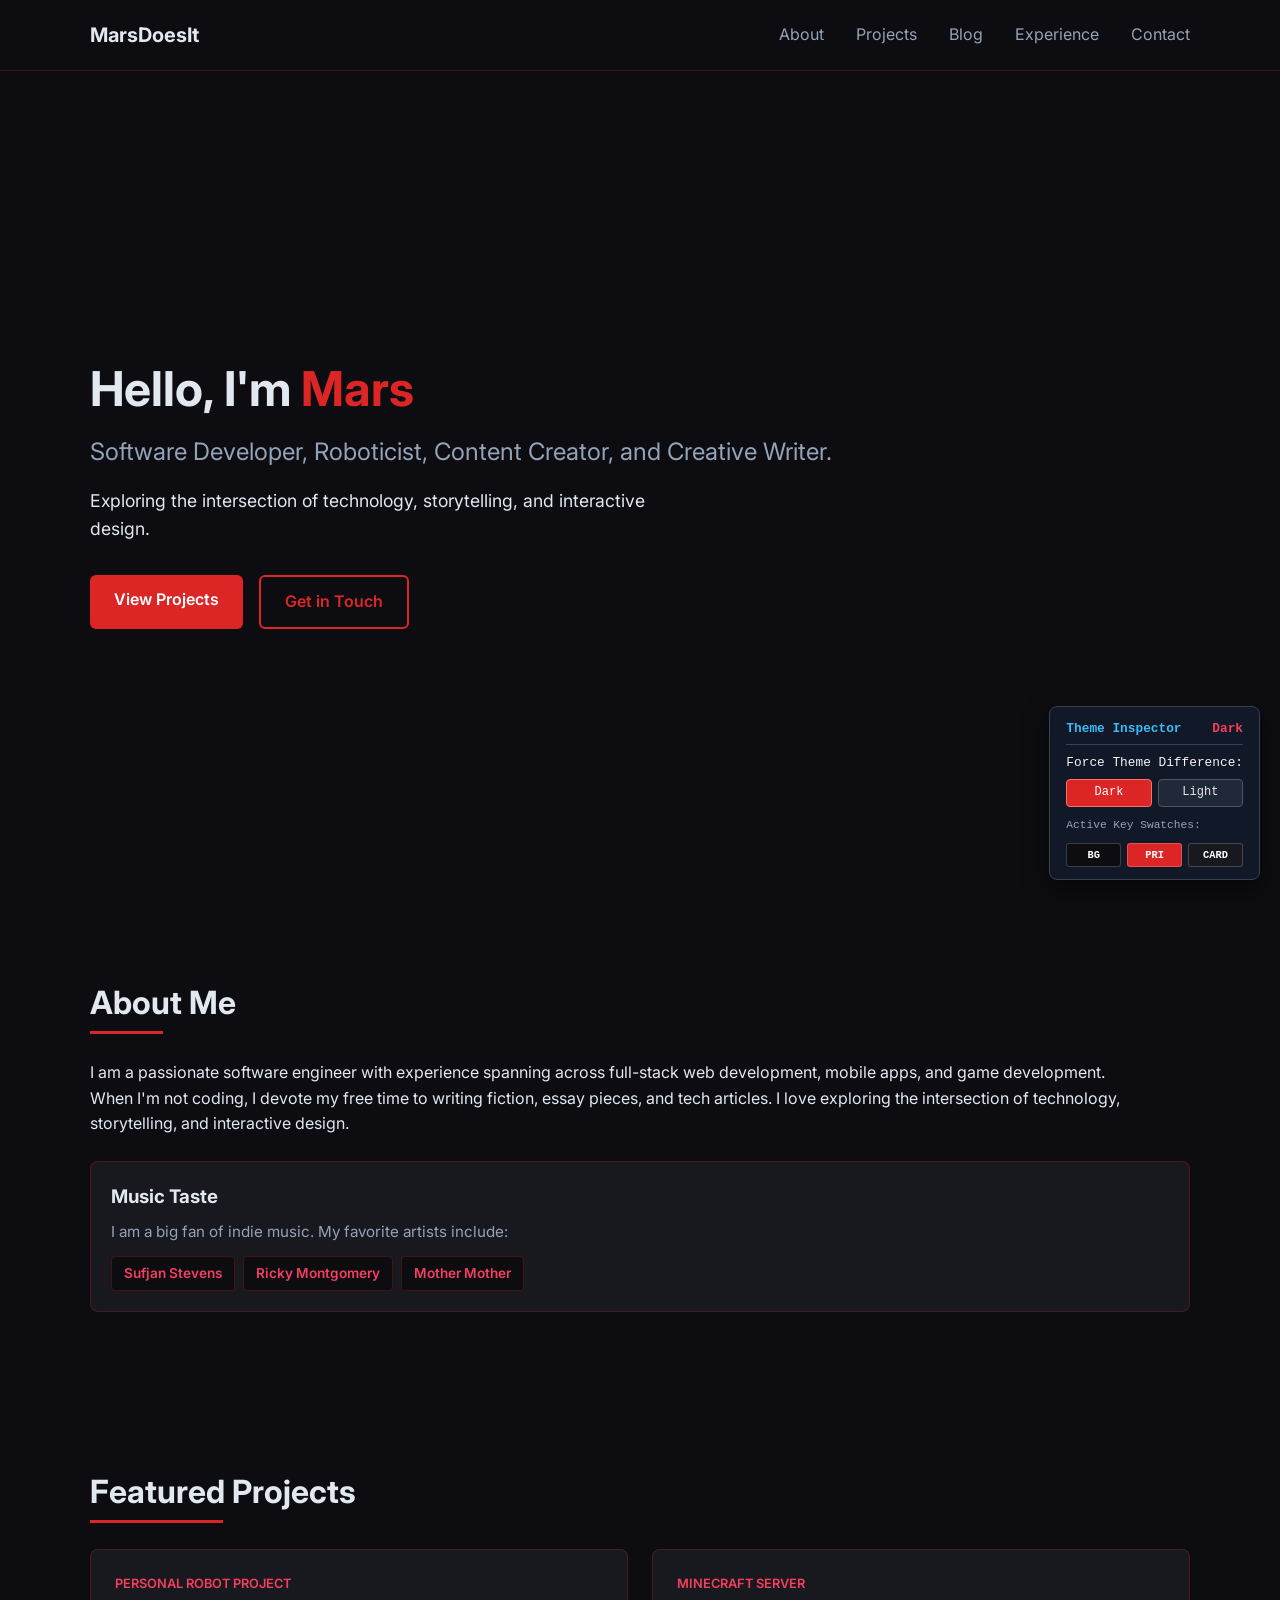
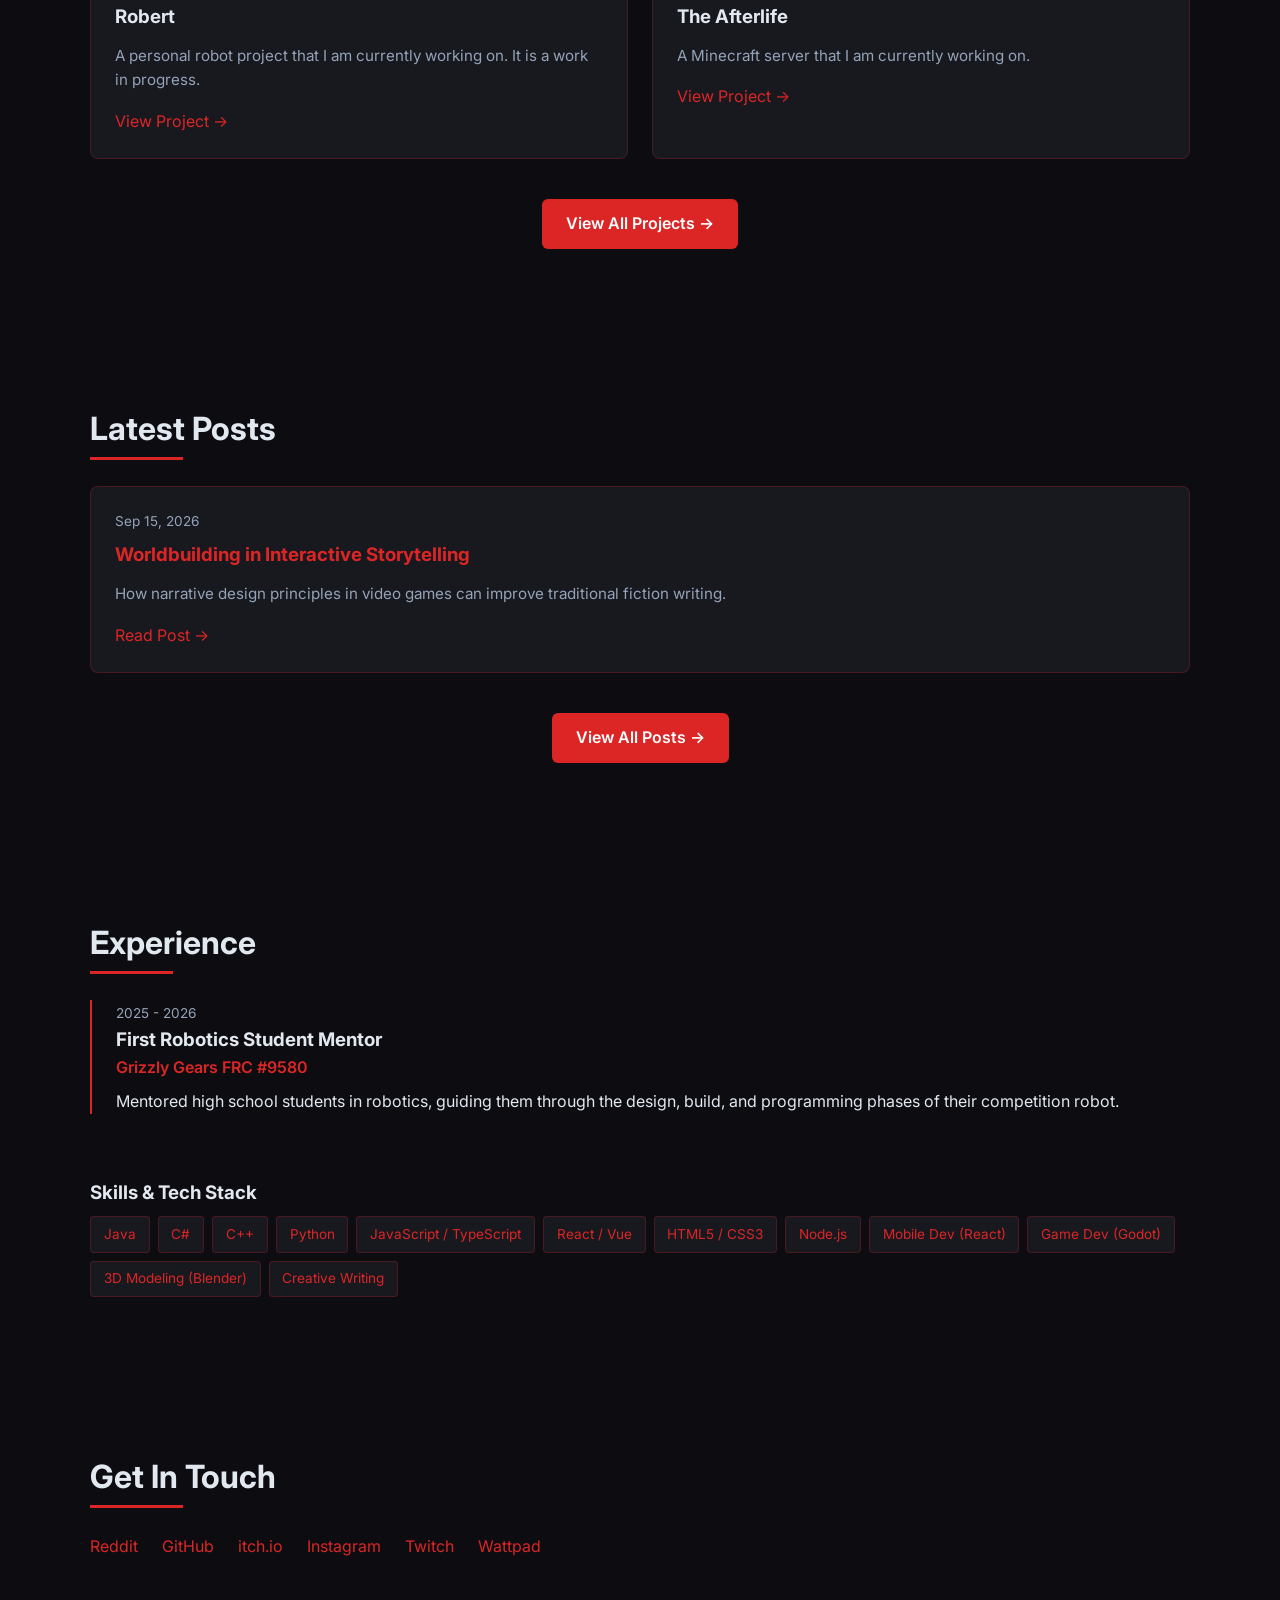
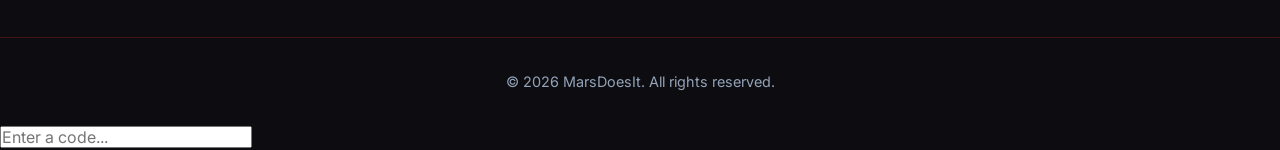
==== index.html @ 46ccb7f3 "a" ====
<!DOCTYPE html>
<html lang="en">

<head>
    <meta charset="UTF-8">
    <meta name="viewport" content="width=device-width, initial-scale=1.0">
    <title>MarsDoesIt | Portfolio & Blog</title>

    <!-- Google Fonts -->
    <link rel="preconnect" href="https://fonts.googleapis.com">
    <link rel="preconnect" href="https://fonts.gstatic.com" crossorigin>
    <link href="https://fonts.googleapis.com/css2?family=Inter:wght@300;400;600;700&display=swap" rel="stylesheet">

    <!-- CSS -->
    <link rel="stylesheet" href="styles/normalize.css">
    <link rel="stylesheet" href="styles/style.css">

    <!-- Favicon -->
    <link rel="icon" type="image/png" href="favicon.png">
</head>

<body>
    <!-- Header / Navigation -->
    <header class="header">
        <nav class="navbar container">
            <div class="logo-container">
                <a href="#home" class="logo">MarsDoesIt</a>
            </div>

            <button class="nav-toggle" aria-label="Toggle Navigation">
                <span class="hamburger"></span>
            </button>

            <ul class="nav-links">
                <li><a href="#about">About</a></li>
                <li><a href="#projects">Projects</a></li>
                <li><a href="#blog">Blog</a></li>
                <li><a href="#experience">Experience</a></li>
                <li><a href="#contact">Contact</a></li>
            </ul>
        </nav>
    </header>

    <main>
        <!-- Hero Section -->
        <section id="home" class="hero section">
            <div class="container hero-content">
                <h1>Hello, I'm <span class="highlight" id="EasterEgg">Mars</span></h1>
                <p class="hero-subtitle">Software Developer, Roboticist, Content Creator, and Creative Writer.</p>
                <p class="hero-description">
                    Exploring the intersection of technology, storytelling, and interactive design.
                </p>
                <div class="hero-buttons">
                    <a href="#projects" class="btn btn-primary">View Projects</a>
                    <a href="#contact" class="btn btn-secondary">Get in Touch</a>
                </div>
            </div>
        </section>

        <!-- About Section -->
        <section id="about" class="about section">
            <div class="container">
                <h2 class="section-title">About Me</h2>
                <div class="about-grid">
                    <div class="about-text">
                        <p>
                            I am a passionate software engineer with experience spanning across full-stack web
                            development, mobile apps, and game development.
                        </p>
                        <p>
                            When I'm not coding, I devote my free time to writing fiction, essay pieces, and tech
                            articles. I love exploring the intersection of technology, storytelling, and interactive
                            design.
                        </p>
                    </div>
                    <!-- Music Taste-->
                    <!-- Music Taste -->
                    <div class="music-taste">
                        <h3>Music Taste</h3>
                        <p>I am a big fan of indie music. My favorite artists include:</p>
                        <ul class="music-list">
                            <li>Sufjan Stevens</li>
                            <li>Ricky Montgomery</li>
                            <li>Mother Mother</li>
                        </ul>
                    </div>
                </div>
            </div>
        </section>

        <!-- Projects Section -->
        <section id="projects" class="projects section">
            <div class="container">
                <h2 class="section-title">Featured Projects</h2>
                <div class="card-grid">
                    <!-- Project 1 -->
                    <article class="card">
                        <div class="card-content">
                            <span class="card-tag">Personal Robot Project</span>
                            <h3>Robert</h3>
                            <p>A personal robot project that I am currently working on. It is a work in progress.</p>
                            <a href="#project/robert" class="card-link">View Project &rarr;</a>
                        </div>
                    </article>

                    <!-- Project 2 -->
                    <article class="card">
                        <div class="card-content">
                            <span class="card-tag">Minecraft Server</span>
                            <h3>The Afterlife</h3>
                            <p>A Minecraft server that I am currently working on.</p>
                            <a href="#project/minecraft" class="card-link">View Project &rarr;</a>
                        </div>
                    </article>

                </div>
                <!-- Button rerdirecting to project overlay-->
                <div class="project-footer">
                    <a href="#project/all" class="btn btn-primary">View All Projects &rarr;</a>
                </div>
            </div>
        </section>

        <!-- Blog Section -->
        <section id="blog" class="blog section">
            <div class="container">
                <h2 class="section-title">Latest Posts</h2>
                <div class="card-grid">
                    <!-- Blog Post 1 -->
                    <article class="card blog-card">
                        <div class="card-content">
                            <time datetime="2026-09-15" class="post-date">Sep 15, 2026</time>
                            <h3><a href="#blog/worldbuilding-in-interactive-storytelling">Worldbuilding in Interactive
                                    Storytelling</a></h3>
                            <p>How narrative design principles in video games can improve traditional fiction writing.
                            </p>
                            <a href="#blog/worldbuilding-in-interactive-storytelling" class="card-link">Read Post
                                &rarr;</a>
                        </div>
                    </article>

                </div>
            </div>
            <!-- Button rerdirecting to blog overlay-->
            <div class="blog-footer">
                <a href="#blog/all" class="btn btn-primary">View All Posts &rarr;</a>
            </div>
        </section>

        <!-- Experience Section -->
        <section id="experience" class="experience section">
            <div class="container">
                <h2 class="section-title">Experience</h2>
                <div class="timeline">
                    <div class="timeline-item">
                        <span class="timeline-date">2025 - 2026</span>
                        <h3>First Robotics Student Mentor</h3>
                        <p class="timeline-company">Grizzly Gears FRC #9580</p>
                        <p>Mentored high school students in robotics, guiding them through the design, build, and
                            programming phases of their competition robot.</p>
                    </div>
                    <div class="skills">
                        <h3>Skills & Tech Stack</h3>
                        <ul class="skill-tags">
                            <li>Java</li>
                            <li>C#</li>
                            <li>C++</li>
                            <li>Python</li>
                            <li>JavaScript / TypeScript</li>
                            <li>React / Vue</li>
                            <li>HTML5 / CSS3</li>
                            <li>Node.js</li>
                            <li>Mobile Dev (React)</li>
                            <li>Game Dev (Godot)</li>
                            <li>3D Modeling (Blender)</li>
                            <li>Creative Writing</li>
                        </ul>
                    </div>
                </div>
            </div>
        </section>

        <!-- Contact Section -->
        <section id="contact" class="contact section">
            <div class="container">
                <h2 class="section-title">Get In Touch</h2>
                <!-- <p class="contact-text">
                    Whether you have a question, want to collaborate, or just want to say
                    hi — feel free to drop a message!
                </p> -->
                <div class="contact-buttons">
                    <!-- <a href="mailto:[EMAIL_ADDRESS]" class="btn btn-primary">Send Email</a> -->
                    <div class="social-links">
                        <a href="https://www.reddit.com/user/marsdoesit" rel="noopener noreferrer">Reddit</a>
                        <a href="https://github.com/MIBriggs500" target="_blank" rel="noopener noreferrer">GitHub</a>
                        <a href="https://marsdoesit.itch.io/" target="_blank" rel="noopener noreferrer">itch.io</a>
                        <a href="https://www.instagram.com/yourfriendlymartian/" target="_blank"
                            rel="noopener noreferrer">Instagram</a>
                        <a href="https://www.twitch.tv/MarsDoesIt" target="_blank" rel="noopener noreferrer">Twitch</a>
                        <a href="https://www.wattpad.com/user/marsdoesit" target="_blank"
                            rel="noopener noreferrer">Wattpad</a>
                    </div>
                </div>
            </div>
        </section>
    </main>

    <!-- Project / Blog Detail Overlay (replaces separate HTML pages) -->
    <div class="overlay" id="detailOverlay" aria-hidden="true">
        <div class="overlay-panel" role="dialog" aria-modal="true" aria-labelledby="overlayTitle">
            <button class="overlay-close" id="overlayClose" aria-label="Close">&times;</button>
            <div class="overlay-content" id="overlayContent">
                <!-- Populated by scripts/main.js -->
            </div>
        </div>
    </div>

    <!-- Footer -->
    <footer class="footer">
        <div class="container">
            <p>&copy; 2026 MarsDoesIt. All rights reserved.</p>
        </div>
    </footer>

    <!-- Debug Floating Panel -->
    <div class="theme-debug-panel">
        <div class="debug-header">
            <span>Theme Inspector</span>
            <span id="activeModeLabel" style="color: #f43f5e;">DARK</span>
        </div>

        <div style="margin-bottom: 6px;">Force Theme Difference:</div>
        <div class="debug-controls">
            <button class="debug-btn active" id="btnVampire" onclick="setForceTheme('vampire')">Dark</button>
            <button class="debug-btn" id="btnLight" onclick="setForceTheme('light')">Light</button>
        </div>

        <div style="margin-top: 8px; font-size: 0.7rem; color: #9ca3af;">Active Key Swatches:</div>
        <div class="debug-swatches">
            <div id="swatchBg" class="swatch-box">BG</div>
            <div id="swatchPrimary" class="swatch-box">PRI</div>
            <div id="swatchCard" class="swatch-box">CARD</div>
        </div>
    </div>

    <script src='https://storage.ko-fi.com/cdn/scripts/overlay-widget.js'></script>
    <script>
        // Detect if system is set to dark mode
        const isDarkMode = window.matchMedia && window.matchMedia('(prefers-color-scheme: dark)').matches;

        kofiWidgetOverlay.draw('marsdoesit', {
            'type': 'floating-chat',
            'floating-chat.donateButton.text': 'Support me',
            // Dark mode vs Light mode colors
            'floating-chat.donateButton.background-color': isDarkMode ? '#222222' : '#d9534f',
            'floating-chat.donateButton.text-color': '#ffffff'
        });
    </script>

    <!-- JavaScript -->
    <script src="scripts/data.js"></script>
    <script src="scripts/main.js"></script>
    <script src="scripts/modeToggle.js"></script>

    <!--Easter Eggs-->
    <input type="text" id="EasterEggBox" placeholder="Enter a code...">
</body>

</html>
---- styles/style.css ----
/* --- CSS Variables & Theme Control --- */
/* Default / Dark Theme: Vampiric (Deep Charcoal & Crimson Red) */
:root {
    --bg-color: #0d0d11;
    --card-bg: #18181f;
    --border-color: rgba(220, 38, 38, 0.25);
    --text-color: #e2e8f0;
    --text-muted: #94a3b8;
    --primary-color: #dc2626;      /* Crimson Red */
    --primary-hover: #b91c1c;      /* Deep Blood Red */
    --accent-color: #f43f5e;       /* Bright Red-Pink Accent */
    --font-family: 'Inter', sans-serif;
    --max-width: 1100px;
    --transition: background-color 0.3s ease, color 0.3s ease, border-color 0.3s ease, transform 0.3s ease;
}

/* Light Theme: Warm Off-White & Deep Teal */
[data-theme="light"] {
    --bg-color: #faf9f6;          /* Off-white / Cream */
    --card-bg: #ffffff;           /* Clean White */
    --border-color: rgba(0, 0, 0, 0.08);
    --text-color: #1e293b;        /* Slate Charcoal */
    --text-muted: #64748b;        /* Muted Slate */
    --primary-color: #0f766e;      /* Rich Deep Teal */
    --primary-hover: #115e59;      /* Darker Teal */
    --accent-color: #d97706;       /* Warm Amber Accent */
}

/* --- Base Styles --- */
* {
    box-sizing: border-box;
    margin: 0;
    padding: 0;
}

html {
    scroll-behavior: smooth;
}

body {
    background-color: var(--bg-color);
    color: var(--text-color);
    font-family: var(--font-family);
    line-height: 1.6;
    transition: var(--transition);
}

a {
    color: var(--primary-color);
    text-decoration: none;
    transition: var(--transition);
}

a:hover {
    color: var(--primary-hover);
}

ul {
    list-style: none;
}

.container {
    width: 92%;
    max-width: var(--max-width);
    margin: 0 auto;
}

.section {
    padding: clamp(2.5rem, 6vw, 5rem) 0;
}

.section-title {
    font-size: clamp(1.5rem, 1.1rem + 1.5vw, 2rem);
    margin-bottom: 2rem;
    position: relative;
    display: inline-block;
}

.section-title::after {
    content: '';
    position: absolute;
    bottom: -6px;
    left: 0;
    width: 50%;
    height: 3px;
    background-color: var(--primary-color);
}

/* --- Buttons --- */
.btn {
    display: inline-block;
    padding: 0.75rem 1.5rem;
    border-radius: 6px;
    font-weight: 600;
    transition: var(--transition);
    cursor: pointer;
}

.btn-primary {
    background-color: var(--primary-color);
    color: #ffffff;
}

.btn-primary:hover {
    background-color: var(--primary-hover);
    color: #ffffff;
}

.btn-secondary {
    border: 2px solid var(--primary-color);
    color: var(--primary-color);
    background: transparent;
}

.btn-secondary:hover {
    background-color: var(--primary-color);
    color: #ffffff;
}

/* --- Header & Navbar --- */
.header {
    position: fixed;
    top: 0;
    left: 0;
    width: 100%;
    background-color: var(--bg-color);
    backdrop-filter: blur(10px);
    z-index: 1000;
    border-bottom: 1px solid var(--border-color);
    transition: var(--transition);
}

.navbar {
    display: flex;
    justify-content: space-between;
    align-items: center;
    height: 70px;
}

.logo {
    font-size: 1.25rem;
    font-weight: 700;
    color: var(--text-color);
}

.nav-links {
    display: flex;
    align-items: center;
    gap: 2rem;
}

.nav-links a {
    color: var(--text-muted);
}

.nav-links a:hover {
    color: var(--primary-color);
}

.nav-toggle {
    display: none;
    background: none;
    border: none;
    cursor: pointer;
}

/* --- Hero Section --- */
.hero {
    min-height: 100svh;
    display: flex;
    align-items: center;
    padding-top: 90px;
    padding-bottom: 2rem;
}

.hero h1 {
    font-size: clamp(2.2rem, 1.6rem + 3vw, 3rem);
    margin-bottom: 1rem;
    line-height: 1.15;
}

.highlight {
    color: var(--primary-color);
}

.hero-subtitle {
    font-size: clamp(1.1rem, 0.95rem + 0.75vw, 1.5rem);
    color: var(--text-muted);
    margin-bottom: 1rem;
}

.hero-description {
    max-width: 600px;
    font-size: 1.1rem;
    margin-bottom: 2rem;
}

.hero-buttons {
    display: flex;
    flex-wrap: wrap;
    gap: 1rem;
}

/* --- Cards Grid (Projects & Blog) --- */
.card-grid {
    display: grid;
    grid-template-columns: repeat(auto-fit, minmax(300px, 1fr));
    gap: 1.5rem;
}

.card {
    background-color: var(--card-bg);
    border-radius: 8px;
    padding: 1.5rem;
    border: 1px solid var(--border-color);
    transition: var(--transition);
}

.card:hover {
    transform: translateY(-5px);
    border-color: var(--primary-color);
}

.card-tag {
    font-size: 0.8rem;
    color: var(--accent-color);
    text-transform: uppercase;
    font-weight: 600;
    display: block;
    margin-bottom: 0.5rem;
}

.post-date {
    font-size: 0.85rem;
    color: var(--text-muted);
    display: block;
    margin-bottom: 0.5rem;
}

.card h3 {
    margin-bottom: 0.75rem;
}

.card p {
    color: var(--text-muted);
    margin-bottom: 1rem;
    font-size: 0.95rem;
}

.project-footer,
.blog-footer {
    margin-top: 2.5rem;
    text-align: center;
}

/* --- Skills --- */
.skills {
    margin-top: 2rem;
}

.skill-tags {
    display: flex;
    flex-wrap: wrap;
    gap: 0.5rem;
    margin-top: 0.5rem;
}

.skill-tags li {
    background-color: var(--card-bg);
    padding: 0.4rem 0.8rem;
    border-radius: 4px;
    font-size: 0.85rem;
    color: var(--primary-color);
    border: 1px solid var(--border-color);
}

/* --- Timeline (Experience) --- */
.timeline {
    display: flex;
    flex-direction: column;
    gap: 2rem;
}

.timeline-item {
    border-left: 2px solid var(--primary-color);
    padding-left: 1.5rem;
    position: relative;
}

.timeline-date {
    font-size: 0.85rem;
    color: var(--text-muted);
}

.timeline-company {
    font-weight: 600;
    color: var(--primary-color);
    margin-bottom: 0.5rem;
}

/* --- Contact & Footer --- */
.contact-text {
    max-width: 600px;
    margin-bottom: 2rem;
    color: var(--text-muted);
}

.contact-buttons {
    display: flex;
    flex-wrap: wrap;
    align-items: center;
    gap: 1.5rem;
}

.social-links {
    display: flex;
    flex-wrap: wrap;
    gap: 1rem 1.5rem;
}

.footer {
    text-align: center;
    padding: 2rem 0;
    border-top: 1px solid var(--border-color);
    color: var(--text-muted);
    font-size: 0.9rem;
}

/* --- Responsiveness --- */

/* Tablet / small desktop */
@media (max-width: 1024px) {
    :root {
        --max-width: 920px;
    }

    .card-grid {
        grid-template-columns: repeat(auto-fit, minmax(260px, 1fr));
    }
}

/* Phones & small tablets (portrait) */
@media (max-width: 768px) {
    .nav-toggle {
        display: block;
    }

    .hamburger, .hamburger::before, .hamburger::after {
        display: block;
        width: 25px;
        height: 3px;
        background-color: var(--text-color);
        transition: var(--transition);
    }

    .hamburger::before, .hamburger::after {
        content: '';
        position: relative;
    }

    .hamburger::before { top: -8px; }
    .hamburger::after { top: 5px; }

    .nav-links {
        position: fixed;
        top: 70px;
        right: -100%;
        flex-direction: column;
        background-color: var(--card-bg);
        width: 100%;
        max-height: calc(100vh - 70px);
        overflow-y: auto;
        text-align: center;
        padding: 2rem 0;
        gap: 1.5rem;
        transition: var(--transition);
        border-bottom: 1px solid var(--border-color);
    }

    .nav-links.active {
        right: 0;
    }

    .section {
        padding: 3rem 0;
    }

    .card-grid {
        grid-template-columns: 1fr;
    }

    .contact-buttons {
        flex-direction: column;
        align-items: flex-start;
        gap: 1.25rem;
    }
}

/* Small phones */
@media (max-width: 480px) {
    .container {
        width: 90%;
    }

    .hero-buttons {
        flex-direction: column;
        align-items: stretch;
    }

    .hero-buttons .btn {
        text-align: center;
    }

    .btn {
        padding: 0.7rem 1.25rem;
    }

    .skill-tags li {
        font-size: 0.8rem;
        padding: 0.35rem 0.65rem;
    }

    .theme-debug-panel {
        left: 12px;
        right: 12px;
        bottom: 12px;
        max-width: none;
        font-size: 0.7rem;
    }
}

/* Short / landscape viewports (phones rotated, small laptops) */
@media (max-height: 500px) and (orientation: landscape) {
    .hero {
        min-height: auto;
        padding-top: 90px;
        padding-bottom: 2.5rem;
    }

    .section {
        padding: 2.5rem 0;
    }

    .nav-links {
        top: 60px;
        max-height: calc(100vh - 60px);
        padding: 1rem 0;
        gap: 1rem;
    }

    .navbar {
        height: 60px;
    }

    .theme-debug-panel {
        display: none;
    }
}

/* Fine pointer / hover-capable devices only: keep hover lift effect,
   avoid sticky-hover states lingering on touch devices */
@media (hover: none) {
    .card:hover {
        transform: none;
    }
}

/* --- Detail Overlay (Projects & Blog, replaces separate HTML pages) --- */
.overlay {
    position: fixed;
    inset: 0;
    background: rgba(0, 0, 0, 0.6);
    z-index: 2000;
    display: flex;
    justify-content: center;
    padding: 6rem 1.5rem 2rem;
    overflow-y: auto;
    opacity: 0;
    pointer-events: none;
    transition: opacity 0.25s ease;
}

.overlay.open {
    opacity: 1;
    pointer-events: auto;
}

.overlay-panel {
    background-color: var(--card-bg);
    border: 1px solid var(--border-color);
    border-radius: 12px;
    max-width: 700px;
    width: 100%;
    height: fit-content;
    padding: 2.5rem;
    position: relative;
    box-shadow: 0 20px 50px rgba(0, 0, 0, 0.35);
}

.overlay-content h2 {
    font-size: clamp(1.4rem, 1.1rem + 1vw, 1.9rem);
    margin: 0.5rem 0 1rem;
}

.overlay-content p {
    margin-bottom: 1rem;
}

.overlay-content a {
    color: var(--primary-color);
}

.overlay-grid {
    margin-top: 1.5rem;
}

.overlay-close {
    position: absolute;
    top: 1rem;
    right: 1rem;
    background: none;
    border: none;
    font-size: 1.75rem;
    line-height: 1;
    color: var(--text-muted);
    cursor: pointer;
}

.overlay-close:hover {
    color: var(--primary-color);
}

/* Overlay: tablets and below — full-bleed, edge-to-edge takeover */
@media (max-width: 768px) {
    .overlay {
        padding: 70px 0 0;
    }

    .overlay-panel {
        max-width: none;
        min-height: calc(100vh - 70px);
        border-radius: 0;
        border-left: none;
        border-right: none;
        border-bottom: none;
    }
}

/* --- FLOATING DEBUG PANEL --- */
.theme-debug-panel {
    position: fixed;
    bottom: 20px;
    right: 20px;
    background: #111827;
    color: #f3f4f6;
    border: 1px solid #374151;
    border-radius: 8px;
    padding: 12px 16px;
    font-family: monospace;
    font-size: 0.8rem;
    box-shadow: 0 10px 25px rgba(0, 0, 0, 0.5);
    z-index: 9999;
    max-width: 240px;
}

.debug-header {
    display: flex;
    justify-content: space-between;
    align-items: center;
    margin-bottom: 8px;
    font-weight: bold;
    color: #38bdf8;
    border-bottom: 1px solid #374151;
    padding-bottom: 4px;
}

.debug-controls {
    display: flex;
    gap: 6px;
    margin-bottom: 10px;
}

.debug-btn {
    flex: 1;
    background: #1f2937;
    border: 1px solid #4b5563;
    color: #e5e7eb;
    padding: 6px 8px;
    font-size: 0.75rem;
    border-radius: 4px;
    cursor: pointer;
    text-align: center;
    transition: all 0.2s ease;
}

.debug-btn.active {
    background: #dc2626;
    border-color: #f87171;
    color: #fff;
}

.debug-swatches {
    display: flex;
    gap: 6px;
    margin-top: 8px;
}

.swatch-box {
    flex: 1;
    height: 24px;
    border-radius: 3px;
    display: flex;
    align-items: center;
    justify-content: center;
    font-size: 0.65rem;
    font-weight: bold;
    border: 1px solid rgba(255, 255, 255, 0.2);
}

/* --- Music Section Styling --- */
.music-taste {
    margin-top: 1.5rem;
    padding: 1.25rem;
    background-color: var(--card-bg);
    border: 1px solid var(--border-color);
    border-radius: 8px;
}

.music-taste h3 {
    margin-bottom: 0.5rem;
    color: var(--text-color);
}

.music-taste p {
    color: var(--text-muted);
    font-size: 0.95rem;
    margin-bottom: 0.75rem;
}

.music-list {
    display: flex;
    flex-wrap: wrap;
    gap: 0.5rem;
}

.music-list li {
    background-color: var(--bg-color);
    padding: 0.35rem 0.75rem;
    border-radius: 4px;
    font-size: 0.85rem;
    color: var(--accent-color);
    border: 1px solid var(--border-color);
    font-weight: 600;
}
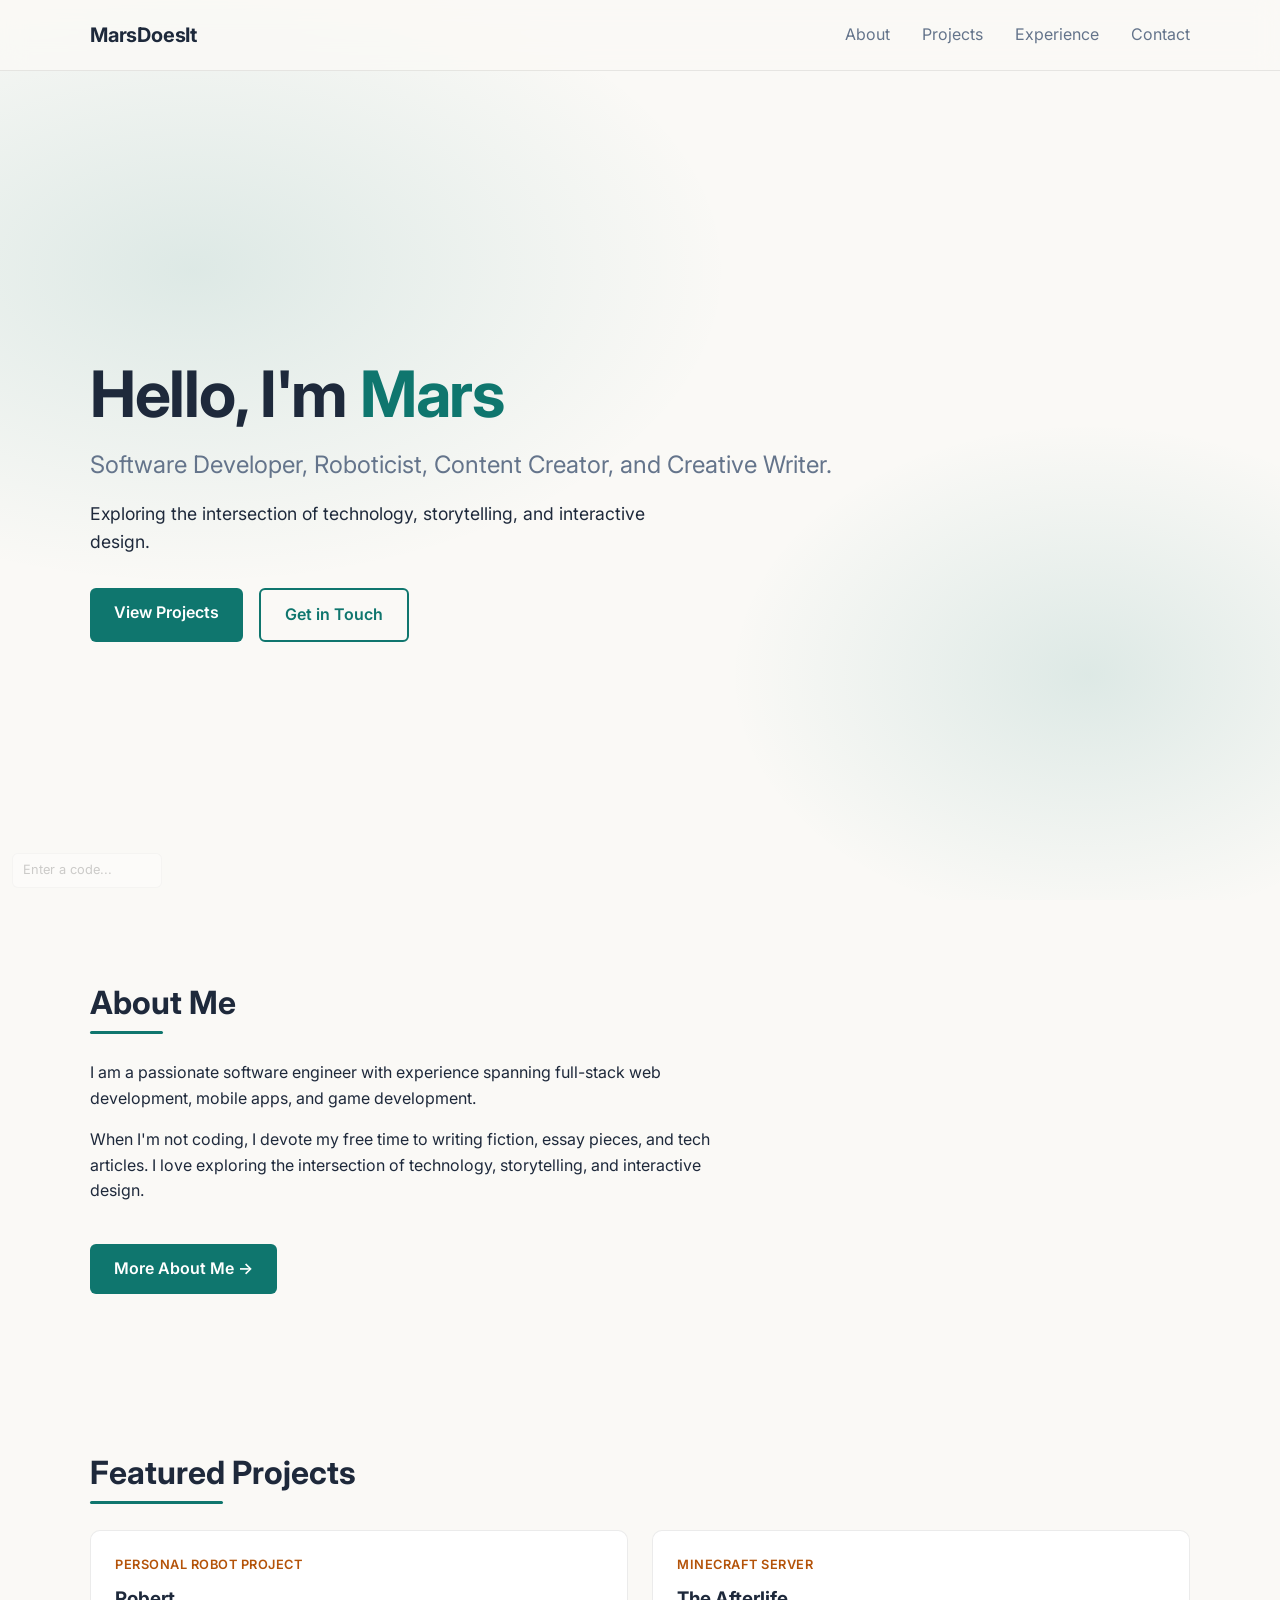
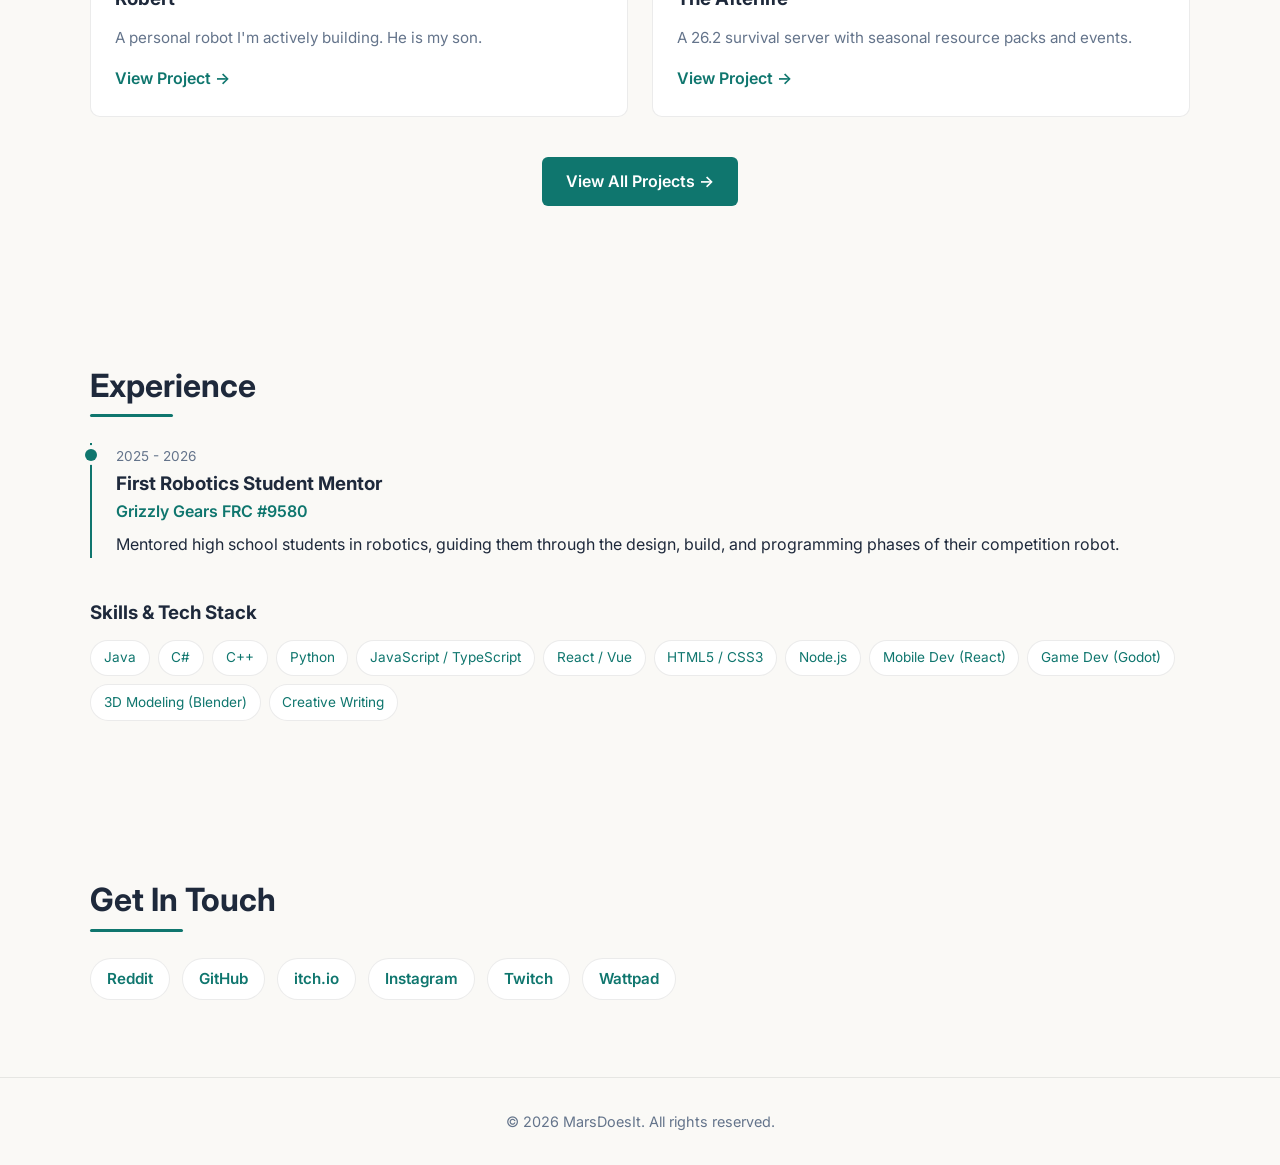
==== commit 656d66ae: "aa a" ====
--- a/index.html
+++ b/index.html
@@ -5,6 +5,17 @@
     <meta charset="UTF-8">
     <meta name="viewport" content="width=device-width, initial-scale=1.0">
     <title>MarsDoesIt | Portfolio & Blog</title>
+    <meta name="description"
+        content="Portfolio and blog of Mars: software developer, roboticist, content creator, and creative writer.">
+    <meta name="theme-color" content="#0d0d11" media="(prefers-color-scheme: dark)">
+    <meta name="theme-color" content="#faf9f6" media="(prefers-color-scheme: light)">
+    <meta property="og:title" content="MarsDoesIt | Portfolio & Blog">
+    <meta property="og:description"
+        content="Software developer, roboticist, content creator, and creative writer.">
+    <meta property="og:type" content="website">
+
+    <!-- Enables scroll-reveal styles only when JavaScript is available -->
+    <script>document.documentElement.classList.add('js');</script>
 
     <!-- Google Fonts -->
     <link rel="preconnect" href="https://fonts.googleapis.com">
@@ -20,28 +31,29 @@
 </head>
 
 <body>
+    <a href="#main" class="skip-link">Skip to content</a>
+
     <!-- Header / Navigation -->
-    <header class="header">
-        <nav class="navbar container">
+    <header class="header" id="siteHeader">
+        <nav class="navbar container" aria-label="Main navigation">
             <div class="logo-container">
                 <a href="#home" class="logo">MarsDoesIt</a>
             </div>
 
-            <button class="nav-toggle" aria-label="Toggle Navigation">
+            <button class="nav-toggle" aria-label="Toggle navigation" aria-expanded="false" aria-controls="navLinks">
                 <span class="hamburger"></span>
             </button>
 
-            <ul class="nav-links">
+            <ul class="nav-links" id="navLinks">
                 <li><a href="#about">About</a></li>
                 <li><a href="#projects">Projects</a></li>
-                <li><a href="#blog">Blog</a></li>
                 <li><a href="#experience">Experience</a></li>
                 <li><a href="#contact">Contact</a></li>
             </ul>
         </nav>
     </header>
 
-    <main>
+    <main id="main">
         <!-- Hero Section -->
         <section id="home" class="hero section">
             <div class="container hero-content">
@@ -59,97 +71,61 @@
 
         <!-- About Section -->
         <section id="about" class="about section">
-            <div class="container">
+            <div class="container reveal">
                 <h2 class="section-title">About Me</h2>
-                <div class="about-grid">
-                    <div class="about-text">
-                        <p>
-                            I am a passionate software engineer with experience spanning across full-stack web
-                            development, mobile apps, and game development.
-                        </p>
-                        <p>
-                            When I'm not coding, I devote my free time to writing fiction, essay pieces, and tech
-                            articles. I love exploring the intersection of technology, storytelling, and interactive
-                            design.
-                        </p>
-                    </div>
-                    <!-- Music Taste-->
-                    <!-- Music Taste -->
-                    <div class="music-taste">
-                        <h3>Music Taste</h3>
-                        <p>I am a big fan of indie music. My favorite artists include:</p>
-                        <ul class="music-list">
-                            <li>Sufjan Stevens</li>
-                            <li>Ricky Montgomery</li>
-                            <li>Mother Mother</li>
-                        </ul>
-                    </div>
+                <div class="about-text">
+                    <p>
+                        I am a passionate software engineer with experience spanning full-stack web
+                        development, mobile apps, and game development.
+                    </p>
+                    <p>
+                        When I'm not coding, I devote my free time to writing fiction, essay pieces, and tech
+                        articles. I love exploring the intersection of technology, storytelling, and interactive
+                        design.
+                    </p>
+                </div>
+
+                <div class="about-footer">
+                    <a href="pages/aboutme.html" class="btn btn-primary">More About Me &rarr;</a>
                 </div>
             </div>
         </section>
 
         <!-- Projects Section -->
         <section id="projects" class="projects section">
-            <div class="container">
+            <div class="container reveal">
                 <h2 class="section-title">Featured Projects</h2>
                 <div class="card-grid">
-                    <!-- Project 1 -->
                     <article class="card">
                         <div class="card-content">
                             <span class="card-tag">Personal Robot Project</span>
                             <h3>Robert</h3>
-                            <p>A personal robot project that I am currently working on. It is a work in progress.</p>
+                            <p>A personal robot I'm actively building. He is my son.</p>
                             <a href="#project/robert" class="card-link">View Project &rarr;</a>
                         </div>
                     </article>
 
-                    <!-- Project 2 -->
                     <article class="card">
                         <div class="card-content">
                             <span class="card-tag">Minecraft Server</span>
                             <h3>The Afterlife</h3>
-                            <p>A Minecraft server that I am currently working on.</p>
+                            <p>A 26.2 survival server with seasonal resource packs and events.</p>
                             <a href="#project/minecraft" class="card-link">View Project &rarr;</a>
                         </div>
                     </article>
-
-                </div>
-                <!-- Button rerdirecting to project overlay-->
+                </div>
+
                 <div class="project-footer">
                     <a href="#project/all" class="btn btn-primary">View All Projects &rarr;</a>
                 </div>
             </div>
         </section>
 
-        <!-- Blog Section -->
-        <section id="blog" class="blog section">
-            <div class="container">
-                <h2 class="section-title">Latest Posts</h2>
-                <div class="card-grid">
-                    <!-- Blog Post 1 -->
-                    <article class="card blog-card">
-                        <div class="card-content">
-                            <time datetime="2026-09-15" class="post-date">Sep 15, 2026</time>
-                            <h3><a href="#blog/worldbuilding-in-interactive-storytelling">Worldbuilding in Interactive
-                                    Storytelling</a></h3>
-                            <p>How narrative design principles in video games can improve traditional fiction writing.
-                            </p>
-                            <a href="#blog/worldbuilding-in-interactive-storytelling" class="card-link">Read Post
-                                &rarr;</a>
-                        </div>
-                    </article>
-
-                </div>
-            </div>
-            <!-- Button rerdirecting to blog overlay-->
-            <div class="blog-footer">
-                <a href="#blog/all" class="btn btn-primary">View All Posts &rarr;</a>
-            </div>
         </section>
 
         <!-- Experience Section -->
         <section id="experience" class="experience section">
-            <div class="container">
+            <div class="container reveal">
                 <h2 class="section-title">Experience</h2>
                 <div class="timeline">
                     <div class="timeline-item">
@@ -159,30 +135,31 @@
                         <p>Mentored high school students in robotics, guiding them through the design, build, and
                             programming phases of their competition robot.</p>
                     </div>
-                    <div class="skills">
-                        <h3>Skills & Tech Stack</h3>
-                        <ul class="skill-tags">
-                            <li>Java</li>
-                            <li>C#</li>
-                            <li>C++</li>
-                            <li>Python</li>
-                            <li>JavaScript / TypeScript</li>
-                            <li>React / Vue</li>
-                            <li>HTML5 / CSS3</li>
-                            <li>Node.js</li>
-                            <li>Mobile Dev (React)</li>
-                            <li>Game Dev (Godot)</li>
-                            <li>3D Modeling (Blender)</li>
-                            <li>Creative Writing</li>
-                        </ul>
-                    </div>
+                </div>
+
+                <div class="skills">
+                    <h3>Skills & Tech Stack</h3>
+                    <ul class="skill-tags">
+                        <li>Java</li>
+                        <li>C#</li>
+                        <li>C++</li>
+                        <li>Python</li>
+                        <li>JavaScript / TypeScript</li>
+                        <li>React / Vue</li>
+                        <li>HTML5 / CSS3</li>
+                        <li>Node.js</li>
+                        <li>Mobile Dev (React)</li>
+                        <li>Game Dev (Godot)</li>
+                        <li>3D Modeling (Blender)</li>
+                        <li>Creative Writing</li>
+                    </ul>
                 </div>
             </div>
         </section>
 
         <!-- Contact Section -->
         <section id="contact" class="contact section">
-            <div class="container">
+            <div class="container reveal">
                 <h2 class="section-title">Get In Touch</h2>
                 <!-- <p class="contact-text">
                     Whether you have a question, want to collaborate, or just want to say
@@ -191,7 +168,8 @@
                 <div class="contact-buttons">
                     <!-- <a href="mailto:[EMAIL_ADDRESS]" class="btn btn-primary">Send Email</a> -->
                     <div class="social-links">
-                        <a href="https://www.reddit.com/user/marsdoesit" rel="noopener noreferrer">Reddit</a>
+                        <a href="https://www.reddit.com/user/marsdoesit" target="_blank"
+                            rel="noopener noreferrer">Reddit</a>
                         <a href="https://github.com/MIBriggs500" target="_blank" rel="noopener noreferrer">GitHub</a>
                         <a href="https://marsdoesit.itch.io/" target="_blank" rel="noopener noreferrer">itch.io</a>
                         <a href="https://www.instagram.com/yourfriendlymartian/" target="_blank"
@@ -218,52 +196,29 @@
     <!-- Footer -->
     <footer class="footer">
         <div class="container">
-            <p>&copy; 2026 MarsDoesIt. All rights reserved.</p>
+            <p>&copy; <span id="year">2026</span> MarsDoesIt. All rights reserved.</p>
         </div>
     </footer>
 
-    <!-- Debug Floating Panel -->
-    <div class="theme-debug-panel">
-        <div class="debug-header">
-            <span>Theme Inspector</span>
-            <span id="activeModeLabel" style="color: #f43f5e;">DARK</span>
-        </div>
-
-        <div style="margin-bottom: 6px;">Force Theme Difference:</div>
-        <div class="debug-controls">
-            <button class="debug-btn active" id="btnVampire" onclick="setForceTheme('vampire')">Dark</button>
-            <button class="debug-btn" id="btnLight" onclick="setForceTheme('light')">Light</button>
-        </div>
-
-        <div style="margin-top: 8px; font-size: 0.7rem; color: #9ca3af;">Active Key Swatches:</div>
-        <div class="debug-swatches">
-            <div id="swatchBg" class="swatch-box">BG</div>
-            <div id="swatchPrimary" class="swatch-box">PRI</div>
-            <div id="swatchCard" class="swatch-box">CARD</div>
-        </div>
-    </div>
-
-    <script src='https://storage.ko-fi.com/cdn/scripts/overlay-widget.js'></script>
+    <!-- Ko-fi widget -->
+    <script src="https://storage.ko-fi.com/cdn/scripts/overlay-widget.js"></script>
     <script>
-        // Detect if system is set to dark mode
         const isDarkMode = window.matchMedia && window.matchMedia('(prefers-color-scheme: dark)').matches;
 
         kofiWidgetOverlay.draw('marsdoesit', {
             'type': 'floating-chat',
             'floating-chat.donateButton.text': 'Support me',
-            // Dark mode vs Light mode colors
             'floating-chat.donateButton.background-color': isDarkMode ? '#222222' : '#d9534f',
             'floating-chat.donateButton.text-color': '#ffffff'
         });
     </script>
 
-    <!-- JavaScript -->
-    <script src="scripts/data.js"></script>
+    <!-- JavaScript (Data.js is capitalised to match the actual filename; Linux hosts like Netlify are case-sensitive) -->
+    <script src="scripts/Data.js"></script>
     <script src="scripts/main.js"></script>
-    <script src="scripts/modeToggle.js"></script>
-
-    <!--Easter Eggs-->
-    <input type="text" id="EasterEggBox" placeholder="Enter a code...">
+
+    <!-- Easter Eggs -->
+    <input type="text" id="EasterEggBox" placeholder="Enter a code..." aria-label="Enter a code">
 </body>
 
-</html>+</html>
--- a/styles/style.css
+++ b/styles/style.css
@@ -1,29 +1,40 @@
 /* --- CSS Variables & Theme Control --- */
 /* Default / Dark Theme: Vampiric (Deep Charcoal & Crimson Red) */
 :root {
+    color-scheme: dark;
     --bg-color: #0d0d11;
     --card-bg: #18181f;
+    --header-bg: rgba(13, 13, 17, 0.8);
     --border-color: rgba(220, 38, 38, 0.25);
     --text-color: #e2e8f0;
     --text-muted: #94a3b8;
     --primary-color: #dc2626;      /* Crimson Red */
     --primary-hover: #b91c1c;      /* Deep Blood Red */
     --accent-color: #f43f5e;       /* Bright Red-Pink Accent */
-    --font-family: 'Inter', sans-serif;
+    --glow-color: rgba(220, 38, 38, 0.16);
+    --shadow-color: rgba(0, 0, 0, 0.45);
+    --font-family: 'Inter', system-ui, -apple-system, 'Segoe UI', sans-serif;
     --max-width: 1100px;
-    --transition: background-color 0.3s ease, color 0.3s ease, border-color 0.3s ease, transform 0.3s ease;
-}
-
-/* Light Theme: Warm Off-White & Deep Teal */
-[data-theme="light"] {
-    --bg-color: #faf9f6;          /* Off-white / Cream */
-    --card-bg: #ffffff;           /* Clean White */
-    --border-color: rgba(0, 0, 0, 0.08);
-    --text-color: #1e293b;        /* Slate Charcoal */
-    --text-muted: #64748b;        /* Muted Slate */
-    --primary-color: #0f766e;      /* Rich Deep Teal */
-    --primary-hover: #115e59;      /* Darker Teal */
-    --accent-color: #d97706;       /* Warm Amber Accent */
+    --header-height: 70px;
+    --transition: background-color 0.3s ease, color 0.3s ease, border-color 0.3s ease, transform 0.3s ease, box-shadow 0.3s ease;
+}
+
+/* Light Theme: Warm Off-White & Deep Teal (follows the visitor's system setting) */
+@media (prefers-color-scheme: light) {
+    :root {
+        color-scheme: light;
+        --bg-color: #faf9f6;          /* Off-white / Cream */
+        --card-bg: #ffffff;           /* Clean White */
+        --header-bg: rgba(250, 249, 246, 0.82);
+        --border-color: rgba(0, 0, 0, 0.08);
+        --text-color: #1e293b;        /* Slate Charcoal */
+        --text-muted: #64748b;        /* Muted Slate */
+        --primary-color: #0f766e;     /* Rich Deep Teal */
+        --primary-hover: #115e59;     /* Darker Teal */
+        --accent-color: #b45309;      /* Warm Amber Accent (darkened for contrast) */
+        --glow-color: rgba(15, 118, 110, 0.12);
+        --shadow-color: rgba(15, 23, 42, 0.12);
+    }
 }
 
 /* --- Base Styles --- */
@@ -35,6 +46,7 @@
 
 html {
     scroll-behavior: smooth;
+    scroll-padding-top: calc(var(--header-height) + 10px);
 }
 
 body {
@@ -43,6 +55,7 @@
     font-family: var(--font-family);
     line-height: 1.6;
     transition: var(--transition);
+    -webkit-font-smoothing: antialiased;
 }
 
 a {
@@ -57,6 +70,12 @@
 
 ul {
     list-style: none;
+}
+
+:focus-visible {
+    outline: 2px solid var(--accent-color);
+    outline-offset: 3px;
+    border-radius: 4px;
 }
 
 .container {
@@ -83,7 +102,38 @@
     left: 0;
     width: 50%;
     height: 3px;
+    border-radius: 2px;
     background-color: var(--primary-color);
+}
+
+/* Skip link for keyboard users */
+.skip-link {
+    position: absolute;
+    top: -100px;
+    left: 1rem;
+    z-index: 3000;
+    background: var(--primary-color);
+    color: #ffffff;
+    padding: 0.6rem 1rem;
+    border-radius: 6px;
+    font-weight: 600;
+}
+
+.skip-link:focus {
+    top: 1rem;
+    color: #ffffff;
+}
+
+/* --- Scroll reveal (only active when JS is available) --- */
+.js .reveal {
+    opacity: 0;
+    transform: translateY(18px);
+    transition: opacity 0.6s ease, transform 0.6s ease;
+}
+
+.js .reveal.visible {
+    opacity: 1;
+    transform: none;
 }
 
 /* --- Buttons --- */
@@ -104,6 +154,7 @@
 .btn-primary:hover {
     background-color: var(--primary-hover);
     color: #ffffff;
+    transform: translateY(-2px);
 }
 
 .btn-secondary {
@@ -115,6 +166,7 @@
 .btn-secondary:hover {
     background-color: var(--primary-color);
     color: #ffffff;
+    transform: translateY(-2px);
 }
 
 /* --- Header & Navbar --- */
@@ -123,24 +175,34 @@
     top: 0;
     left: 0;
     width: 100%;
-    background-color: var(--bg-color);
-    backdrop-filter: blur(10px);
+    background-color: var(--header-bg);
+    -webkit-backdrop-filter: blur(12px);
+    backdrop-filter: blur(12px);
     z-index: 1000;
     border-bottom: 1px solid var(--border-color);
     transition: var(--transition);
 }
 
+.header.scrolled {
+    box-shadow: 0 6px 24px var(--shadow-color);
+}
+
 .navbar {
     display: flex;
     justify-content: space-between;
     align-items: center;
-    height: 70px;
+    height: var(--header-height);
 }
 
 .logo {
     font-size: 1.25rem;
     font-weight: 700;
     color: var(--text-color);
+    letter-spacing: -0.01em;
+}
+
+.logo:hover {
+    color: var(--primary-color);
 }
 
 .nav-links {
@@ -151,10 +213,31 @@
 
 .nav-links a {
     color: var(--text-muted);
-}
-
-.nav-links a:hover {
-    color: var(--primary-color);
+    position: relative;
+    padding: 0.25rem 0;
+}
+
+.nav-links a::after {
+    content: '';
+    position: absolute;
+    left: 0;
+    bottom: -2px;
+    width: 100%;
+    height: 2px;
+    background-color: var(--primary-color);
+    transform: scaleX(0);
+    transform-origin: left;
+    transition: transform 0.25s ease;
+}
+
+.nav-links a:hover,
+.nav-links a.active {
+    color: var(--text-color);
+}
+
+.nav-links a:hover::after,
+.nav-links a.active::after {
+    transform: scaleX(1);
 }
 
 .nav-toggle {
@@ -162,6 +245,10 @@
     background: none;
     border: none;
     cursor: pointer;
+    width: 44px;
+    height: 44px;
+    align-items: center;
+    justify-content: center;
 }
 
 /* --- Hero Section --- */
@@ -171,12 +258,16 @@
     align-items: center;
     padding-top: 90px;
     padding-bottom: 2rem;
+    background:
+        radial-gradient(ellipse 60% 50% at 15% 30%, var(--glow-color), transparent 70%),
+        radial-gradient(ellipse 40% 40% at 85% 75%, var(--glow-color), transparent 70%);
 }
 
 .hero h1 {
-    font-size: clamp(2.2rem, 1.6rem + 3vw, 3rem);
+    font-size: clamp(2.4rem, 1.6rem + 4vw, 4rem);
     margin-bottom: 1rem;
-    line-height: 1.15;
+    line-height: 1.1;
+    letter-spacing: -0.02em;
 }
 
 .highlight {
@@ -199,6 +290,16 @@
     display: flex;
     flex-wrap: wrap;
     gap: 1rem;
+}
+
+/* --- About --- */
+.about-text p {
+    margin-bottom: 1rem;
+    max-width: 62ch;
+}
+
+.about-footer {
+    margin-top: 2.5rem;
 }
 
 /* --- Cards Grid (Projects & Blog) --- */
@@ -210,7 +311,7 @@
 
 .card {
     background-color: var(--card-bg);
-    border-radius: 8px;
+    border-radius: 10px;
     padding: 1.5rem;
     border: 1px solid var(--border-color);
     transition: var(--transition);
@@ -219,12 +320,14 @@
 .card:hover {
     transform: translateY(-5px);
     border-color: var(--primary-color);
+    box-shadow: 0 12px 28px var(--shadow-color);
 }
 
 .card-tag {
     font-size: 0.8rem;
     color: var(--accent-color);
     text-transform: uppercase;
+    letter-spacing: 0.04em;
     font-weight: 600;
     display: block;
     margin-bottom: 0.5rem;
@@ -241,12 +344,24 @@
     margin-bottom: 0.75rem;
 }
 
+.card h3 a {
+    color: var(--text-color);
+}
+
+.card h3 a:hover {
+    color: var(--primary-color);
+}
+
 .card p {
     color: var(--text-muted);
     margin-bottom: 1rem;
     font-size: 0.95rem;
 }
 
+.card-link {
+    font-weight: 600;
+}
+
 .project-footer,
 .blog-footer {
     margin-top: 2.5rem;
@@ -255,23 +370,29 @@
 
 /* --- Skills --- */
 .skills {
-    margin-top: 2rem;
+    margin-top: 2.5rem;
 }
 
 .skill-tags {
     display: flex;
     flex-wrap: wrap;
     gap: 0.5rem;
-    margin-top: 0.5rem;
+    margin-top: 0.75rem;
 }
 
 .skill-tags li {
     background-color: var(--card-bg);
     padding: 0.4rem 0.8rem;
-    border-radius: 4px;
+    border-radius: 999px;
     font-size: 0.85rem;
     color: var(--primary-color);
     border: 1px solid var(--border-color);
+    transition: var(--transition);
+}
+
+.skill-tags li:hover {
+    border-color: var(--primary-color);
+    transform: translateY(-2px);
 }
 
 /* --- Timeline (Experience) --- */
@@ -285,6 +406,18 @@
     border-left: 2px solid var(--primary-color);
     padding-left: 1.5rem;
     position: relative;
+}
+
+.timeline-item::before {
+    content: '';
+    position: absolute;
+    left: -7px;
+    top: 0.35rem;
+    width: 12px;
+    height: 12px;
+    border-radius: 50%;
+    background-color: var(--primary-color);
+    box-shadow: 0 0 0 4px var(--bg-color);
 }
 
 .timeline-date {
@@ -315,7 +448,21 @@
 .social-links {
     display: flex;
     flex-wrap: wrap;
-    gap: 1rem 1.5rem;
+    gap: 0.75rem;
+}
+
+.social-links a {
+    padding: 0.5rem 1rem;
+    border: 1px solid var(--border-color);
+    border-radius: 999px;
+    background-color: var(--card-bg);
+    font-weight: 600;
+    font-size: 0.95rem;
+}
+
+.social-links a:hover {
+    border-color: var(--primary-color);
+    transform: translateY(-2px);
 }
 
 .footer {
@@ -326,143 +473,29 @@
     font-size: 0.9rem;
 }
 
-/* --- Responsiveness --- */
-
-/* Tablet / small desktop */
-@media (max-width: 1024px) {
-    :root {
-        --max-width: 920px;
-    }
-
-    .card-grid {
-        grid-template-columns: repeat(auto-fit, minmax(260px, 1fr));
-    }
-}
-
-/* Phones & small tablets (portrait) */
-@media (max-width: 768px) {
-    .nav-toggle {
-        display: block;
-    }
-
-    .hamburger, .hamburger::before, .hamburger::after {
-        display: block;
-        width: 25px;
-        height: 3px;
-        background-color: var(--text-color);
-        transition: var(--transition);
-    }
-
-    .hamburger::before, .hamburger::after {
-        content: '';
-        position: relative;
-    }
-
-    .hamburger::before { top: -8px; }
-    .hamburger::after { top: 5px; }
-
-    .nav-links {
-        position: fixed;
-        top: 70px;
-        right: -100%;
-        flex-direction: column;
-        background-color: var(--card-bg);
-        width: 100%;
-        max-height: calc(100vh - 70px);
-        overflow-y: auto;
-        text-align: center;
-        padding: 2rem 0;
-        gap: 1.5rem;
-        transition: var(--transition);
-        border-bottom: 1px solid var(--border-color);
-    }
-
-    .nav-links.active {
-        right: 0;
-    }
-
-    .section {
-        padding: 3rem 0;
-    }
-
-    .card-grid {
-        grid-template-columns: 1fr;
-    }
-
-    .contact-buttons {
-        flex-direction: column;
-        align-items: flex-start;
-        gap: 1.25rem;
-    }
-}
-
-/* Small phones */
-@media (max-width: 480px) {
-    .container {
-        width: 90%;
-    }
-
-    .hero-buttons {
-        flex-direction: column;
-        align-items: stretch;
-    }
-
-    .hero-buttons .btn {
-        text-align: center;
-    }
-
-    .btn {
-        padding: 0.7rem 1.25rem;
-    }
-
-    .skill-tags li {
-        font-size: 0.8rem;
-        padding: 0.35rem 0.65rem;
-    }
-
-    .theme-debug-panel {
-        left: 12px;
-        right: 12px;
-        bottom: 12px;
-        max-width: none;
-        font-size: 0.7rem;
-    }
-}
-
-/* Short / landscape viewports (phones rotated, small laptops) */
-@media (max-height: 500px) and (orientation: landscape) {
-    .hero {
-        min-height: auto;
-        padding-top: 90px;
-        padding-bottom: 2.5rem;
-    }
-
-    .section {
-        padding: 2.5rem 0;
-    }
-
-    .nav-links {
-        top: 60px;
-        max-height: calc(100vh - 60px);
-        padding: 1rem 0;
-        gap: 1rem;
-    }
-
-    .navbar {
-        height: 60px;
-    }
-
-    .theme-debug-panel {
-        display: none;
-    }
-}
-
-/* Fine pointer / hover-capable devices only: keep hover lift effect,
-   avoid sticky-hover states lingering on touch devices */
-@media (hover: none) {
-    .card:hover {
-        transform: none;
-    }
+/* --- Easter egg input: tucked away until used --- */
+#EasterEggBox {
+    position: fixed;
+    left: 12px;
+    bottom: 12px;
+    width: 150px;
+    padding: 0.4rem 0.6rem;
+    font: inherit;
+    font-size: 0.8rem;
+    color: var(--text-color);
+    background-color: var(--card-bg);
+    border: 1px solid var(--border-color);
+    border-radius: 6px;
+    opacity: 0.35;
+    transition: opacity 0.25s ease, border-color 0.25s ease;
+    z-index: 900;
+}
+
+#EasterEggBox:hover,
+#EasterEggBox:focus {
+    opacity: 1;
+    border-color: var(--primary-color);
+    outline: none;
 }
 
 /* --- Detail Overlay (Projects & Blog, replaces separate HTML pages) --- */
@@ -470,18 +503,22 @@
     position: fixed;
     inset: 0;
     background: rgba(0, 0, 0, 0.6);
+    -webkit-backdrop-filter: blur(4px);
+    backdrop-filter: blur(4px);
     z-index: 2000;
     display: flex;
     justify-content: center;
     padding: 6rem 1.5rem 2rem;
     overflow-y: auto;
     opacity: 0;
+    visibility: hidden;
     pointer-events: none;
-    transition: opacity 0.25s ease;
+    transition: opacity 0.25s ease, visibility 0.25s ease;
 }
 
 .overlay.open {
     opacity: 1;
+    visibility: visible;
     pointer-events: auto;
 }
 
@@ -495,6 +532,12 @@
     padding: 2.5rem;
     position: relative;
     box-shadow: 0 20px 50px rgba(0, 0, 0, 0.35);
+    transform: translateY(12px);
+    transition: transform 0.25s ease;
+}
+
+.overlay.open .overlay-panel {
+    transform: none;
 }
 
 .overlay-content h2 {
@@ -506,8 +549,15 @@
     margin-bottom: 1rem;
 }
 
-.overlay-content a {
-    color: var(--primary-color);
+.overlay-content a:not(.btn) {
+    color: var(--primary-color);
+}
+
+.overlay-actions {
+    display: flex;
+    flex-wrap: wrap;
+    gap: 0.75rem;
+    margin-top: 1.5rem;
 }
 
 .overlay-grid {
@@ -516,8 +566,10 @@
 
 .overlay-close {
     position: absolute;
-    top: 1rem;
-    right: 1rem;
+    top: 0.75rem;
+    right: 0.75rem;
+    width: 44px;
+    height: 44px;
     background: none;
     border: none;
     font-size: 1.75rem;
@@ -530,15 +582,116 @@
     color: var(--primary-color);
 }
 
-/* Overlay: tablets and below — full-bleed, edge-to-edge takeover */
+/* --- Responsiveness --- */
+
+/* Tablet / small desktop */
+@media (max-width: 1024px) {
+    :root {
+        --max-width: 920px;
+    }
+
+    .card-grid {
+        grid-template-columns: repeat(auto-fit, minmax(260px, 1fr));
+    }
+}
+
+/* Phones & small tablets (portrait) */
 @media (max-width: 768px) {
+    .nav-toggle {
+        display: flex;
+    }
+
+    .hamburger,
+    .hamburger::before,
+    .hamburger::after {
+        width: 24px;
+        height: 2px;
+        background-color: var(--text-color);
+        border-radius: 2px;
+        transition: transform 0.25s ease, background-color 0.25s ease;
+    }
+
+    .hamburger {
+        position: relative;
+        display: block;
+    }
+
+    .hamburger::before,
+    .hamburger::after {
+        content: '';
+        position: absolute;
+        left: 0;
+    }
+
+    .hamburger::before { top: -7px; }
+    .hamburger::after { top: 7px; }
+
+    .nav-toggle[aria-expanded="true"] .hamburger {
+        background-color: transparent;
+    }
+
+    .nav-toggle[aria-expanded="true"] .hamburger::before {
+        transform: translateY(7px) rotate(45deg);
+    }
+
+    .nav-toggle[aria-expanded="true"] .hamburger::after {
+        transform: translateY(-7px) rotate(-45deg);
+    }
+
+    .nav-links {
+        position: fixed;
+        top: var(--header-height);
+        left: 0;
+        flex-direction: column;
+        background-color: var(--card-bg);
+        width: 100%;
+        max-height: calc(100vh - var(--header-height));
+        overflow-y: auto;
+        text-align: center;
+        padding: 2rem 0;
+        gap: 1.5rem;
+        border-bottom: 1px solid var(--border-color);
+        opacity: 0;
+        visibility: hidden;
+        transform: translateY(-8px);
+        transition: opacity 0.25s ease, transform 0.25s ease, visibility 0.25s ease;
+    }
+
+    .nav-links.active {
+        opacity: 1;
+        visibility: visible;
+        transform: none;
+    }
+
+    .nav-links a::after {
+        display: none;
+    }
+
+    .nav-links a.active {
+        color: var(--primary-color);
+    }
+
+    .section {
+        padding: 3rem 0;
+    }
+
+    .card-grid {
+        grid-template-columns: 1fr;
+    }
+
+    .contact-buttons {
+        flex-direction: column;
+        align-items: flex-start;
+        gap: 1.25rem;
+    }
+
     .overlay {
-        padding: 70px 0 0;
+        padding: var(--header-height) 0 0;
     }
 
     .overlay-panel {
         max-width: none;
-        min-height: calc(100vh - 70px);
+        min-height: calc(100vh - var(--header-height));
         border-radius: 0;
         border-left: none;
         border-right: none;
@@ -546,109 +699,82 @@
     }
 }
 
-/* --- FLOATING DEBUG PANEL --- */
-.theme-debug-panel {
-    position: fixed;
-    bottom: 20px;
-    right: 20px;
-    background: #111827;
-    color: #f3f4f6;
-    border: 1px solid #374151;
-    border-radius: 8px;
-    padding: 12px 16px;
-    font-family: monospace;
-    font-size: 0.8rem;
-    box-shadow: 0 10px 25px rgba(0, 0, 0, 0.5);
-    z-index: 9999;
-    max-width: 240px;
-}
-
-.debug-header {
-    display: flex;
-    justify-content: space-between;
-    align-items: center;
-    margin-bottom: 8px;
-    font-weight: bold;
-    color: #38bdf8;
-    border-bottom: 1px solid #374151;
-    padding-bottom: 4px;
-}
-
-.debug-controls {
-    display: flex;
-    gap: 6px;
-    margin-bottom: 10px;
-}
-
-.debug-btn {
-    flex: 1;
-    background: #1f2937;
-    border: 1px solid #4b5563;
-    color: #e5e7eb;
-    padding: 6px 8px;
-    font-size: 0.75rem;
-    border-radius: 4px;
-    cursor: pointer;
-    text-align: center;
-    transition: all 0.2s ease;
-}
-
-.debug-btn.active {
-    background: #dc2626;
-    border-color: #f87171;
-    color: #fff;
-}
-
-.debug-swatches {
-    display: flex;
-    gap: 6px;
-    margin-top: 8px;
-}
-
-.swatch-box {
-    flex: 1;
-    height: 24px;
-    border-radius: 3px;
-    display: flex;
-    align-items: center;
-    justify-content: center;
-    font-size: 0.65rem;
-    font-weight: bold;
-    border: 1px solid rgba(255, 255, 255, 0.2);
-}
-
-/* --- Music Section Styling --- */
-.music-taste {
-    margin-top: 1.5rem;
-    padding: 1.25rem;
-    background-color: var(--card-bg);
-    border: 1px solid var(--border-color);
-    border-radius: 8px;
-}
-
-.music-taste h3 {
-    margin-bottom: 0.5rem;
-    color: var(--text-color);
-}
-
-.music-taste p {
-    color: var(--text-muted);
-    font-size: 0.95rem;
-    margin-bottom: 0.75rem;
-}
-
-.music-list {
-    display: flex;
-    flex-wrap: wrap;
-    gap: 0.5rem;
-}
-
-.music-list li {
-    background-color: var(--bg-color);
-    padding: 0.35rem 0.75rem;
-    border-radius: 4px;
-    font-size: 0.85rem;
-    color: var(--accent-color);
-    border: 1px solid var(--border-color);
-    font-weight: 600;
-}+/* Small phones */
+@media (max-width: 480px) {
+    .container {
+        width: 90%;
+    }
+
+    .hero-buttons {
+        flex-direction: column;
+        align-items: stretch;
+    }
+
+    .hero-buttons .btn {
+        text-align: center;
+    }
+
+    .btn {
+        padding: 0.7rem 1.25rem;
+    }
+
+    .skill-tags li {
+        font-size: 0.8rem;
+        padding: 0.35rem 0.65rem;
+    }
+
+    .overlay-panel {
+        padding: 2rem 1.25rem;
+    }
+}
+
+/* Short / landscape viewports (phones rotated, small laptops) */
+@media (max-height: 500px) and (orientation: landscape) {
+    :root {
+        --header-height: 60px;
+    }
+
+    .hero {
+        min-height: auto;
+        padding-top: 90px;
+        padding-bottom: 2.5rem;
+    }
+
+    .section {
+        padding: 2.5rem 0;
+    }
+
+    .nav-links {
+        padding: 1rem 0;
+        gap: 1rem;
+    }
+}
+
+/* Touch devices: avoid sticky hover states */
+@media (hover: none) {
+    .card:hover,
+    .btn:hover,
+    .skill-tags li:hover,
+    .social-links a:hover {
+        transform: none;
+    }
+}
+
+/* Respect reduced-motion preferences */
+@media (prefers-reduced-motion: reduce) {
+    html {
+        scroll-behavior: auto;
+    }
+
+    *,
+    *::before,
+    *::after {
+        transition-duration: 0.01ms !important;
+        animation-duration: 0.01ms !important;
+    }
+
+    .js .reveal {
+        opacity: 1;
+        transform: none;
+    }
+}
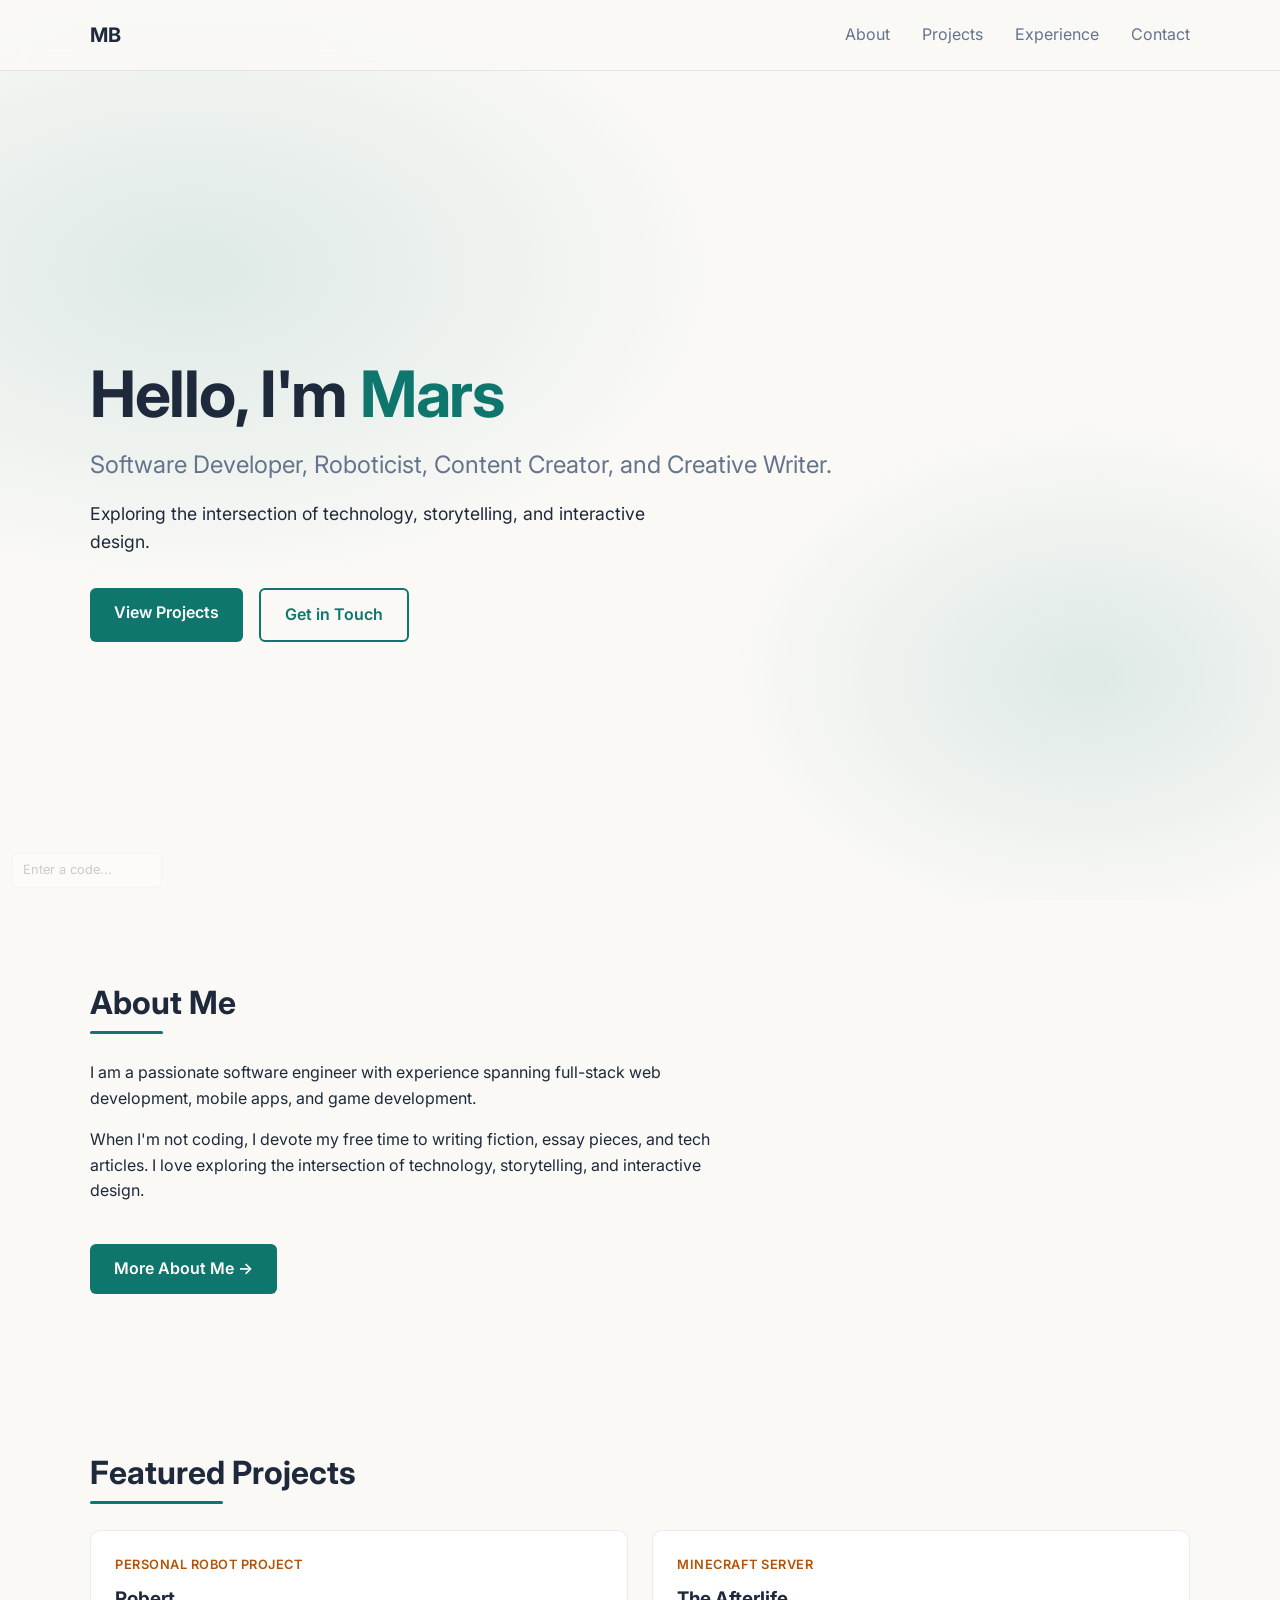
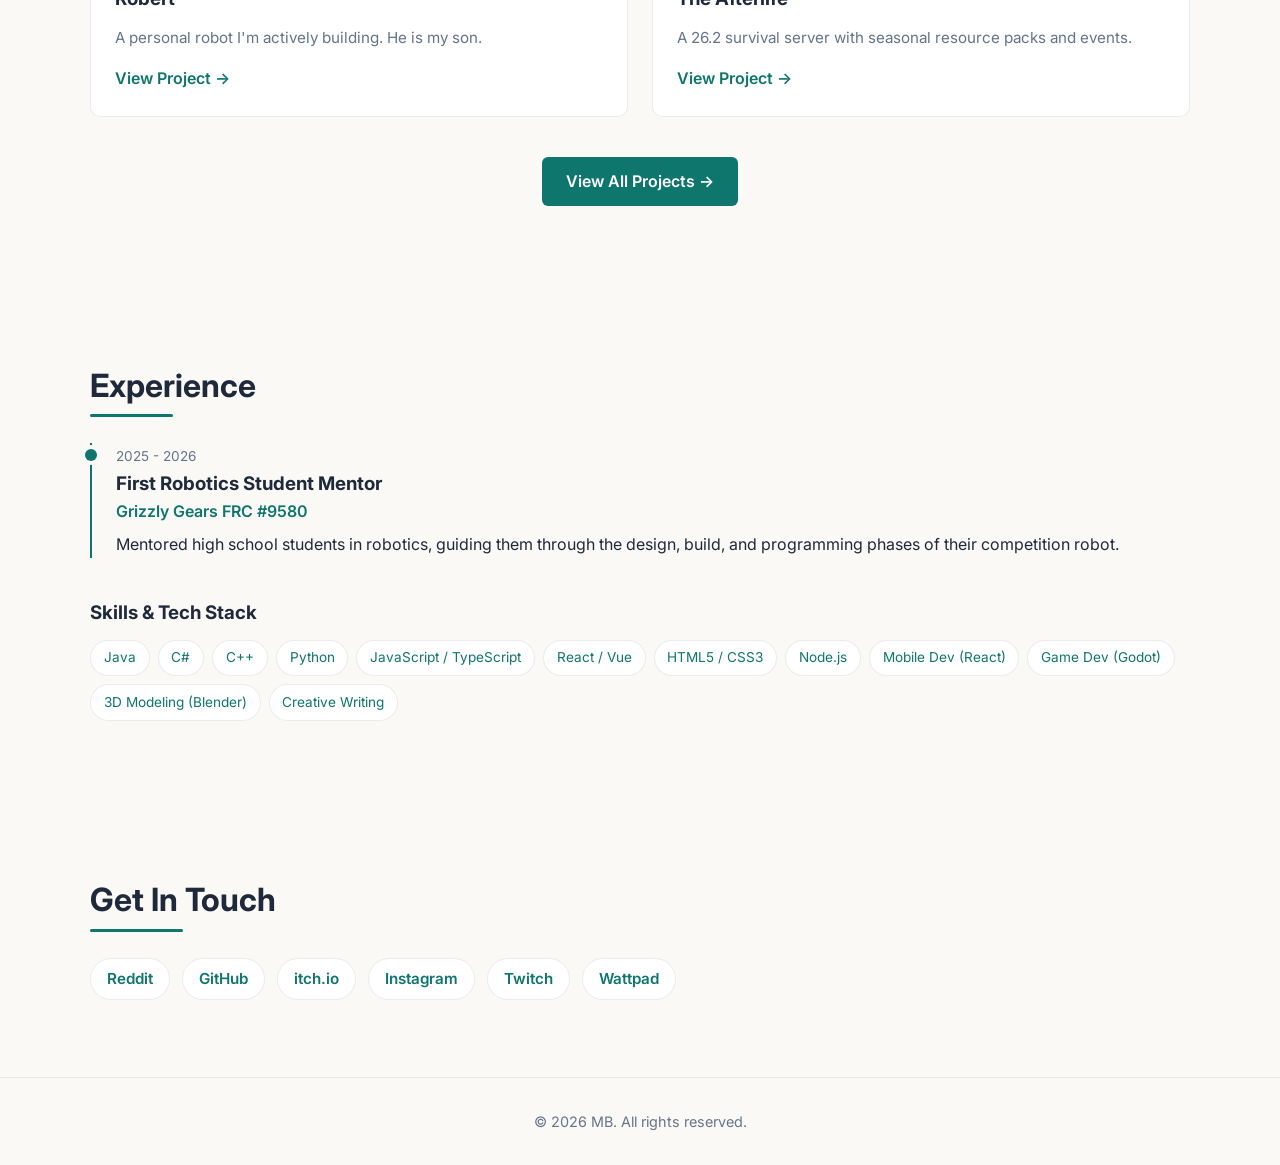
==== commit dc306e82: "aa a" ====
--- a/index.html
+++ b/index.html
@@ -4,12 +4,12 @@
 <head>
     <meta charset="UTF-8">
     <meta name="viewport" content="width=device-width, initial-scale=1.0">
-    <title>MarsDoesIt | Portfolio & Blog</title>
+    <title>MB | Portfolio & Blog</title>
     <meta name="description"
         content="Portfolio and blog of Mars: software developer, roboticist, content creator, and creative writer.">
     <meta name="theme-color" content="#0d0d11" media="(prefers-color-scheme: dark)">
     <meta name="theme-color" content="#faf9f6" media="(prefers-color-scheme: light)">
-    <meta property="og:title" content="MarsDoesIt | Portfolio & Blog">
+    <meta property="og:title" content="MB | Portfolio & Blog">
     <meta property="og:description"
         content="Software developer, roboticist, content creator, and creative writer.">
     <meta property="og:type" content="website">
@@ -37,7 +37,7 @@
     <header class="header" id="siteHeader">
         <nav class="navbar container" aria-label="Main navigation">
             <div class="logo-container">
-                <a href="#home" class="logo">MarsDoesIt</a>
+                <a href="#home" class="logo">MB</a>
             </div>
 
             <button class="nav-toggle" aria-label="Toggle navigation" aria-expanded="false" aria-controls="navLinks">
@@ -196,7 +196,7 @@
     <!-- Footer -->
     <footer class="footer">
         <div class="container">
-            <p>&copy; <span id="year">2026</span> MarsDoesIt. All rights reserved.</p>
+            <p>&copy; <span id="year">2026</span> MB. All rights reserved.</p>
         </div>
     </footer>
 
@@ -205,7 +205,7 @@
     <script>
         const isDarkMode = window.matchMedia && window.matchMedia('(prefers-color-scheme: dark)').matches;
 
-        kofiWidgetOverlay.draw('marsdoesit', {
+        kofiWidgetOverlay.draw('MB', {
             'type': 'floating-chat',
             'floating-chat.donateButton.text': 'Support me',
             'floating-chat.donateButton.background-color': isDarkMode ? '#222222' : '#d9534f',
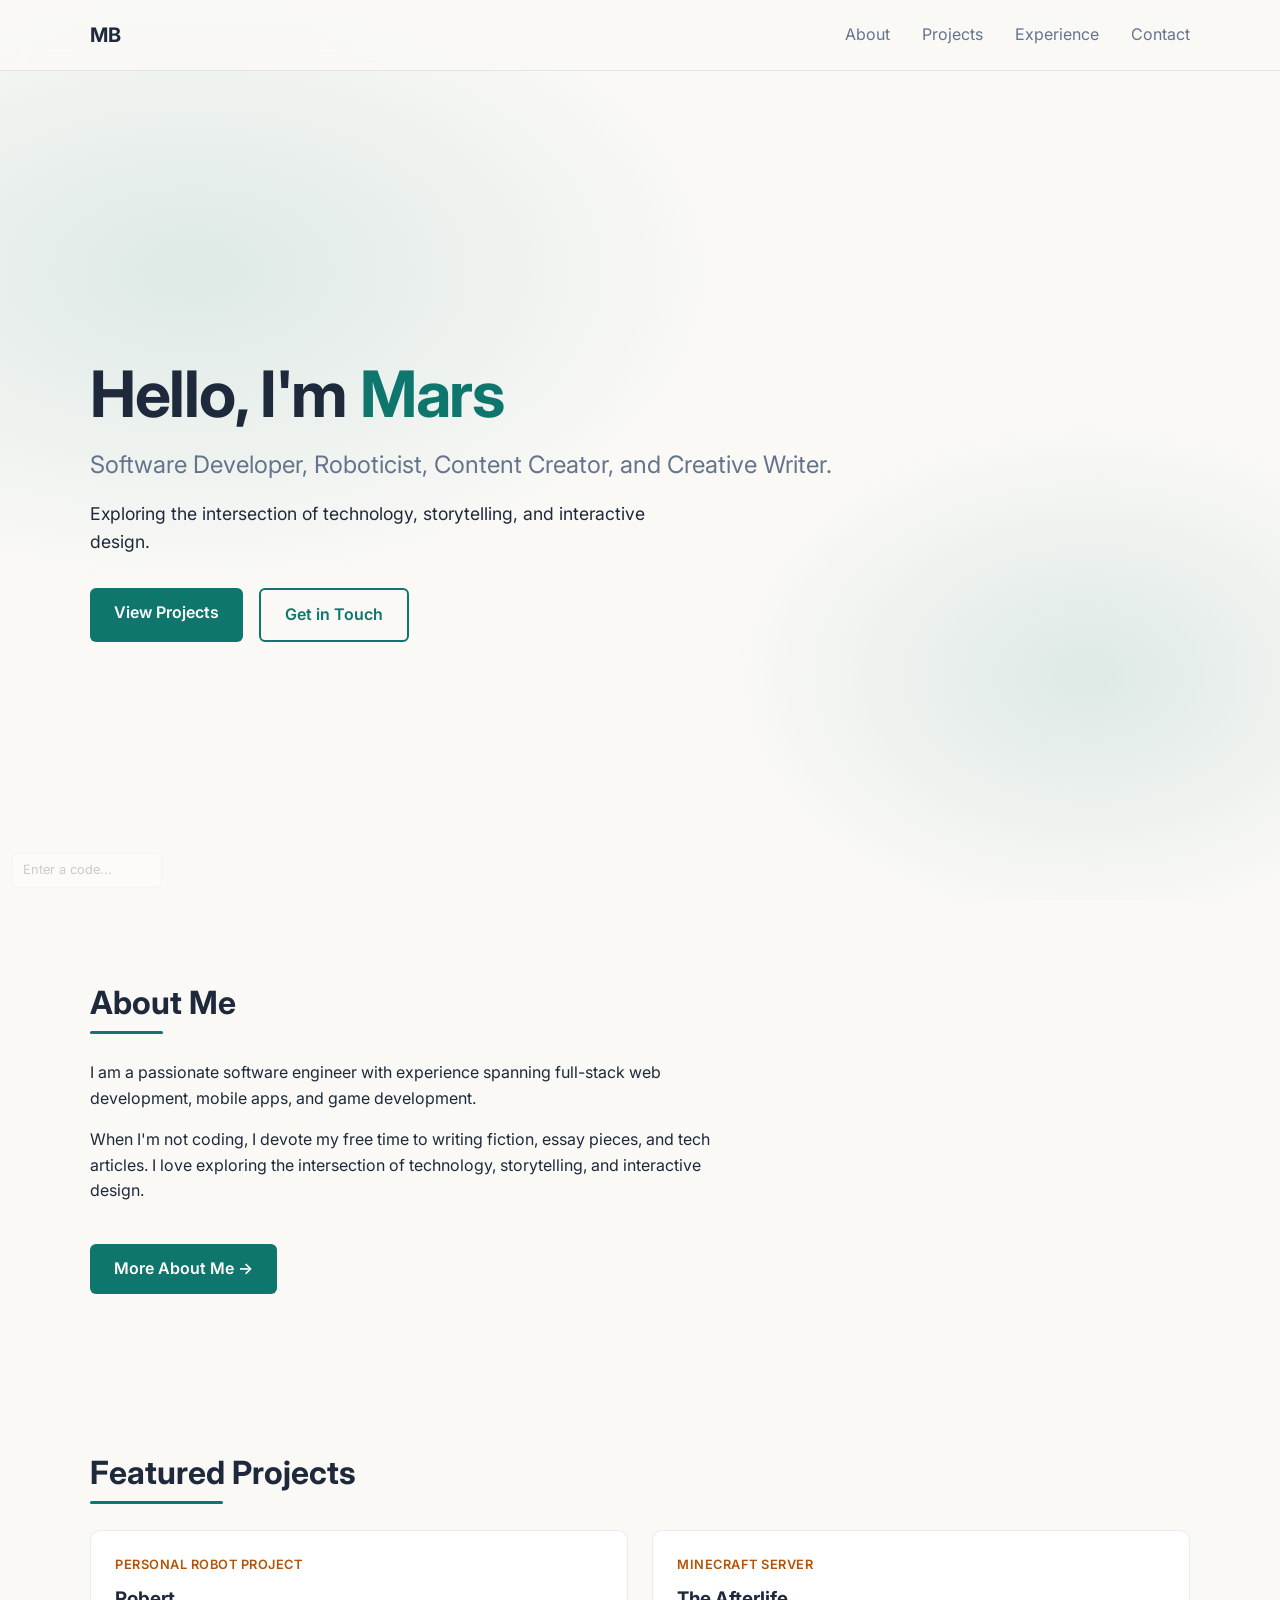
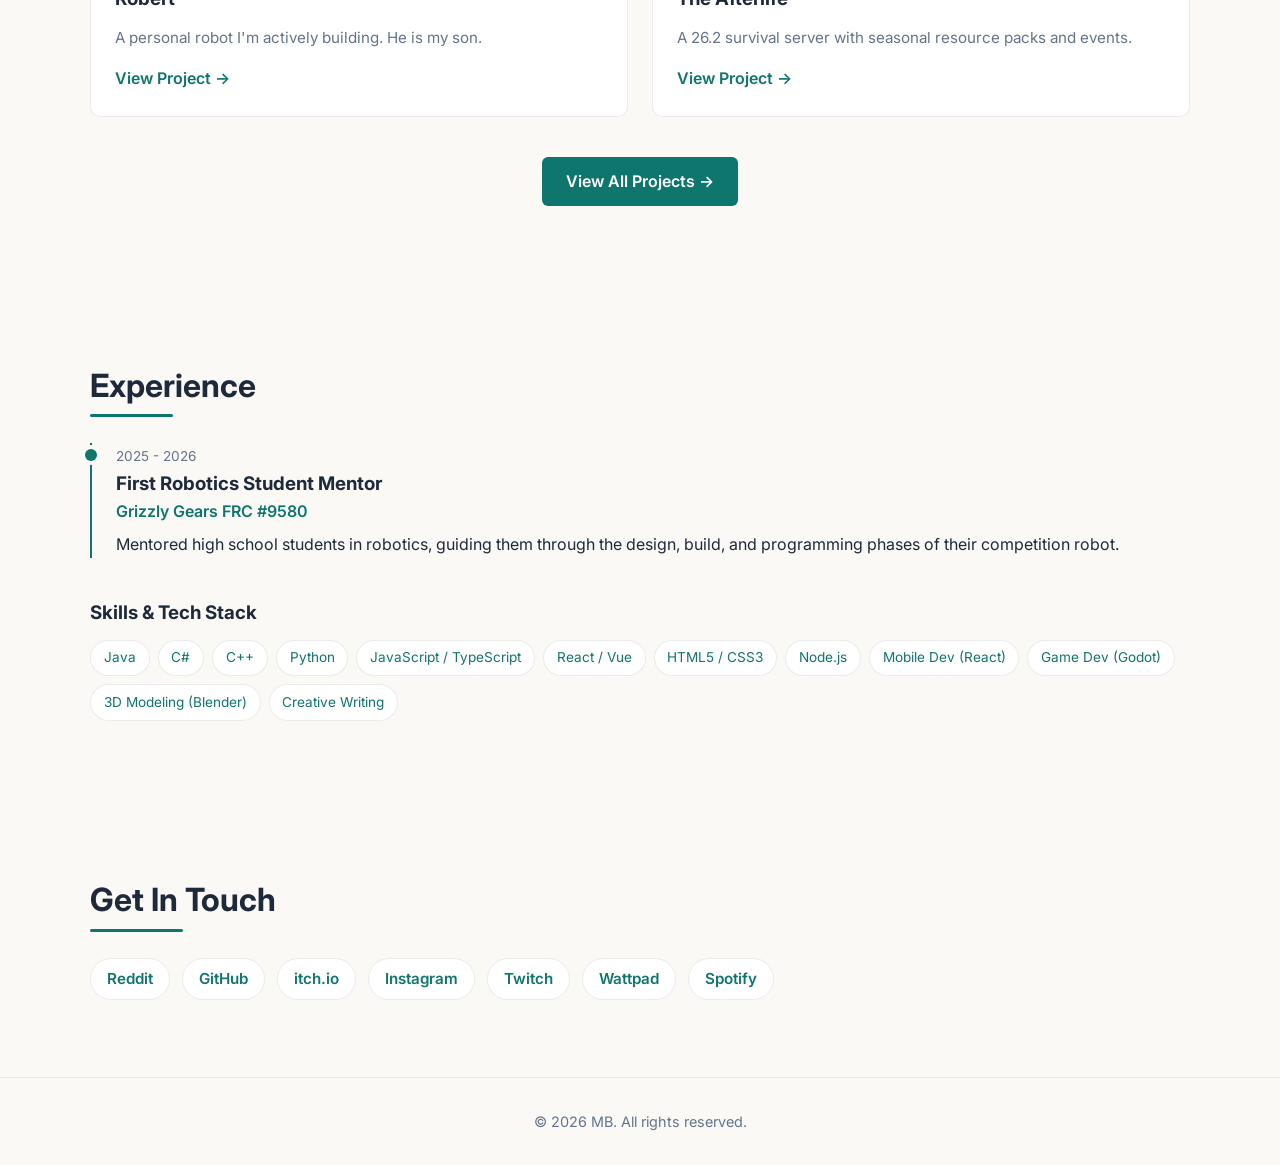
==== commit 8b050963: "a a" ====
--- a/index.html
+++ b/index.html
@@ -177,6 +177,7 @@
                         <a href="https://www.twitch.tv/MarsDoesIt" target="_blank" rel="noopener noreferrer">Twitch</a>
                         <a href="https://www.wattpad.com/user/marsdoesit" target="_blank"
                             rel="noopener noreferrer">Wattpad</a>
+                        <a href="https://open.spotify.com/user/31dintfhn4cwanylcarg4my5et6i?si=4c126d9910904aab" target="_blank" rel="noopener noreferrer">Spotify</a>
                     </div>
                 </div>
             </div>
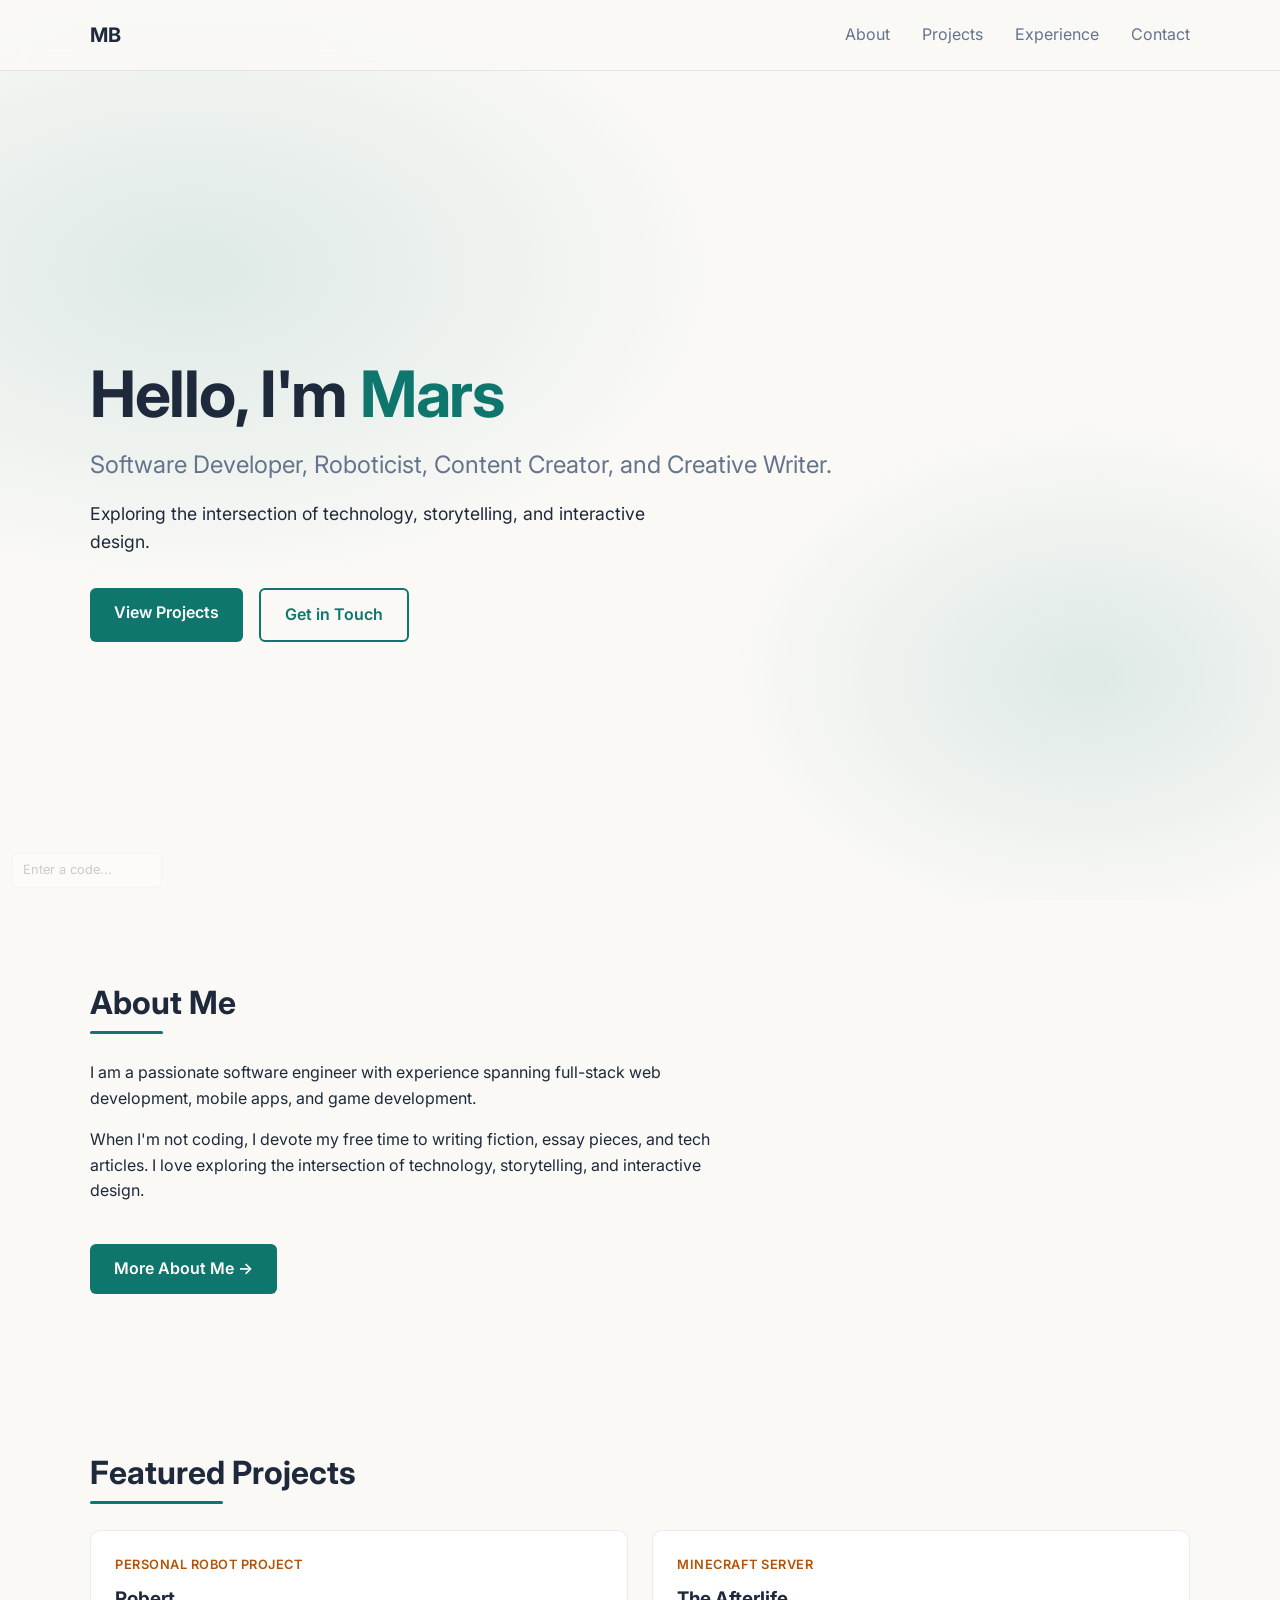
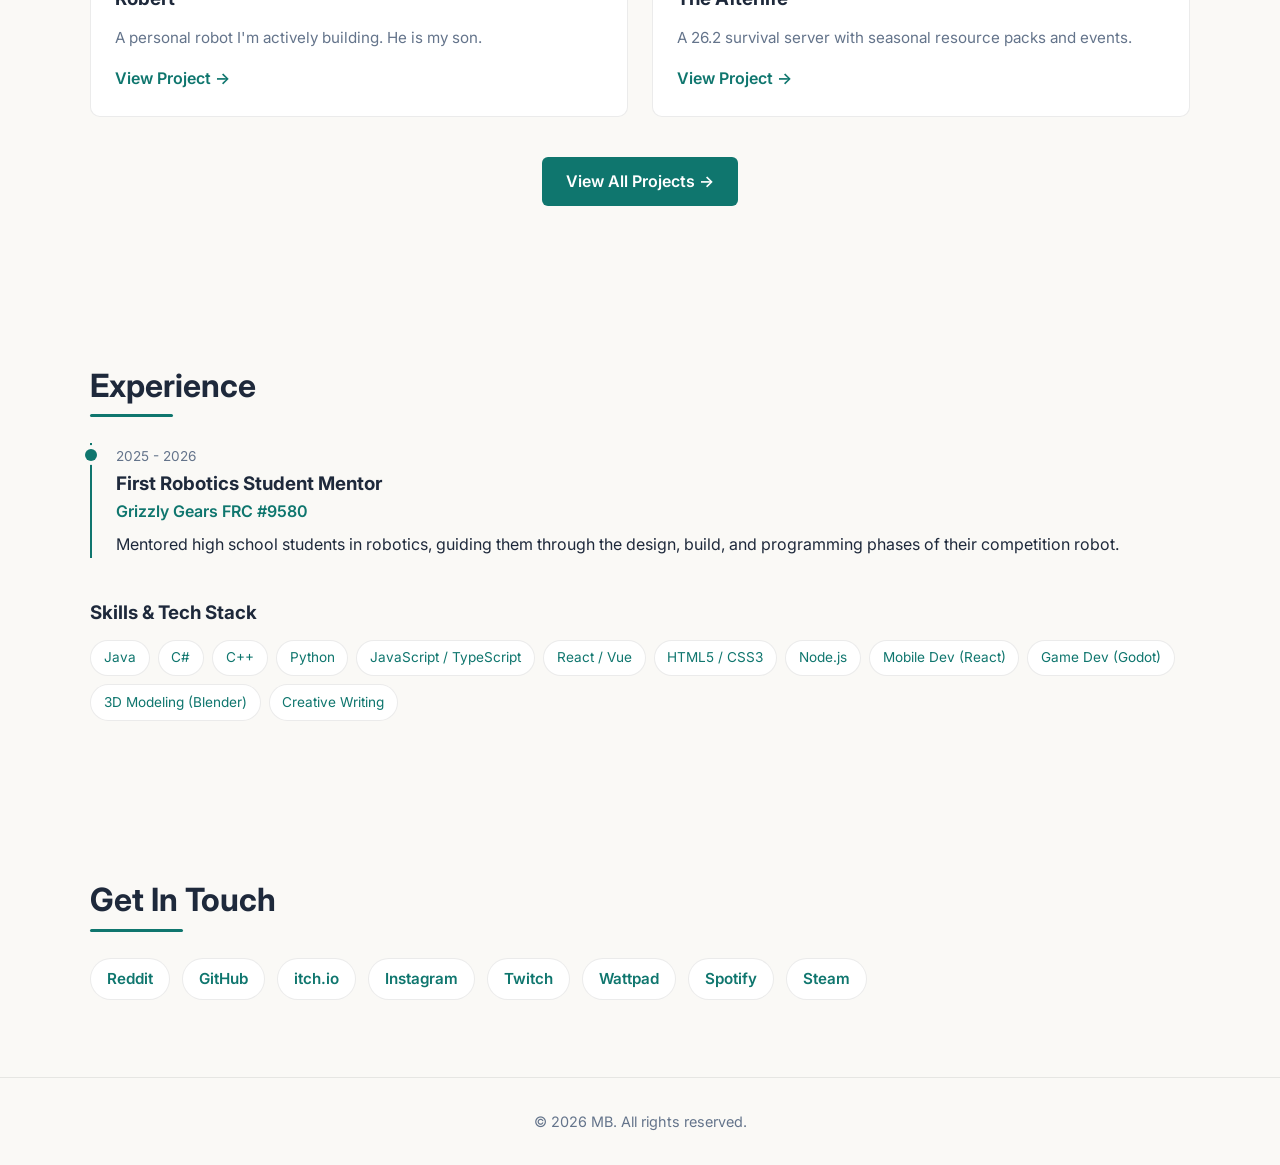
==== commit 26d25079: "a a" ====
--- a/index.html
+++ b/index.html
@@ -10,8 +10,7 @@
     <meta name="theme-color" content="#0d0d11" media="(prefers-color-scheme: dark)">
     <meta name="theme-color" content="#faf9f6" media="(prefers-color-scheme: light)">
     <meta property="og:title" content="MB | Portfolio & Blog">
-    <meta property="og:description"
-        content="Software developer, roboticist, content creator, and creative writer.">
+    <meta property="og:description" content="Software developer, roboticist, content creator, and creative writer.">
     <meta property="og:type" content="website">
 
     <!-- Enables scroll-reveal styles only when JavaScript is available -->
@@ -172,12 +171,14 @@
                             rel="noopener noreferrer">Reddit</a>
                         <a href="https://github.com/MIBriggs500" target="_blank" rel="noopener noreferrer">GitHub</a>
                         <a href="https://marsdoesit.itch.io/" target="_blank" rel="noopener noreferrer">itch.io</a>
-                        <a href="https://www.instagram.com/yourfriendlymartian/" target="_blank"
+                        <a href="https://www.instagram.com/thefriendlymartian/" target="_blank"
                             rel="noopener noreferrer">Instagram</a>
                         <a href="https://www.twitch.tv/MarsDoesIt" target="_blank" rel="noopener noreferrer">Twitch</a>
                         <a href="https://www.wattpad.com/user/marsdoesit" target="_blank"
                             rel="noopener noreferrer">Wattpad</a>
-                        <a href="https://open.spotify.com/user/31dintfhn4cwanylcarg4my5et6i?si=4c126d9910904aab" target="_blank" rel="noopener noreferrer">Spotify</a>
+                        <a href="https://open.spotify.com/user/31dintfhn4cwanylcarg4my5et6i?si=4c126d9910904aab"
+                            target="_blank" rel="noopener noreferrer">Spotify</a>
+                        <a href="https://steamcommunity.com/id/mgpie/" target="_blank" rel="noopener noreferrer">Steam</a>
                     </div>
                 </div>
             </div>
@@ -202,16 +203,21 @@
     </footer>
 
     <!-- Ko-fi widget -->
-    <script src="https://storage.ko-fi.com/cdn/scripts/overlay-widget.js"></script>
     <script>
-        const isDarkMode = window.matchMedia && window.matchMedia('(prefers-color-scheme: dark)').matches;
-
-        kofiWidgetOverlay.draw('MB', {
-            'type': 'floating-chat',
-            'floating-chat.donateButton.text': 'Support me',
-            'floating-chat.donateButton.background-color': isDarkMode ? '#222222' : '#d9534f',
-            'floating-chat.donateButton.text-color': '#ffffff'
-        });
+        (function() {
+            var script = document.createElement('script');
+            script.src = 'https://storage.ko-fi.com/cdn/scripts/overlay-widget.js';
+            script.onload = function() {
+                var isDarkMode = window.matchMedia && window.matchMedia('(prefers-color-scheme: dark)').matches;
+                kofiWidgetOverlay.draw('marsdoesit', {
+                    'type': 'floating-chat',
+                    'floating-chat.donateButton.text': 'Support me',
+                    'floating-chat.donateButton.background-color': isDarkMode ? '#222222' : '#d9534f',
+                    'floating-chat.donateButton.text-color': '#ffffff'
+                });
+            };
+            document.body.appendChild(script);
+        })();
     </script>
 
     <!-- JavaScript (Data.js is capitalised to match the actual filename; Linux hosts like Netlify are case-sensitive) -->
@@ -222,4 +228,4 @@
     <input type="text" id="EasterEggBox" placeholder="Enter a code..." aria-label="Enter a code">
 </body>
 
-</html>
+</html>
